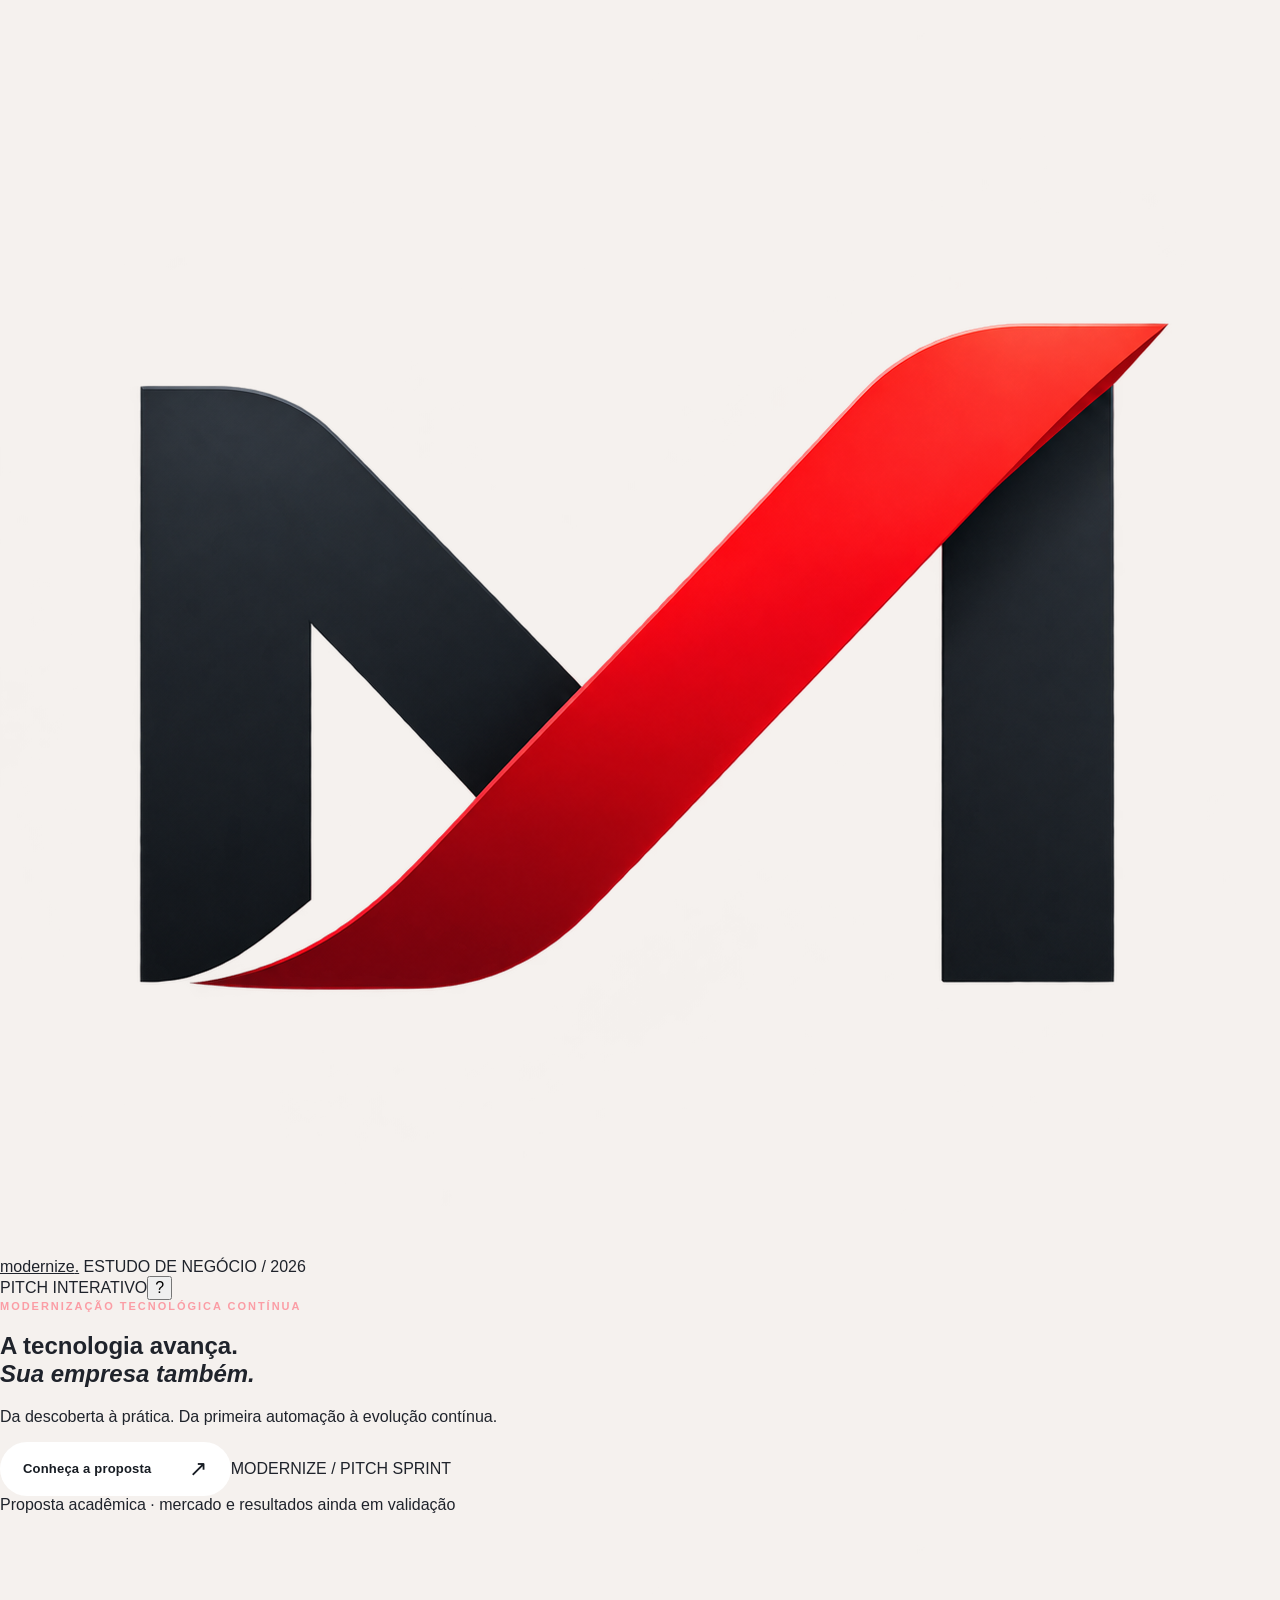
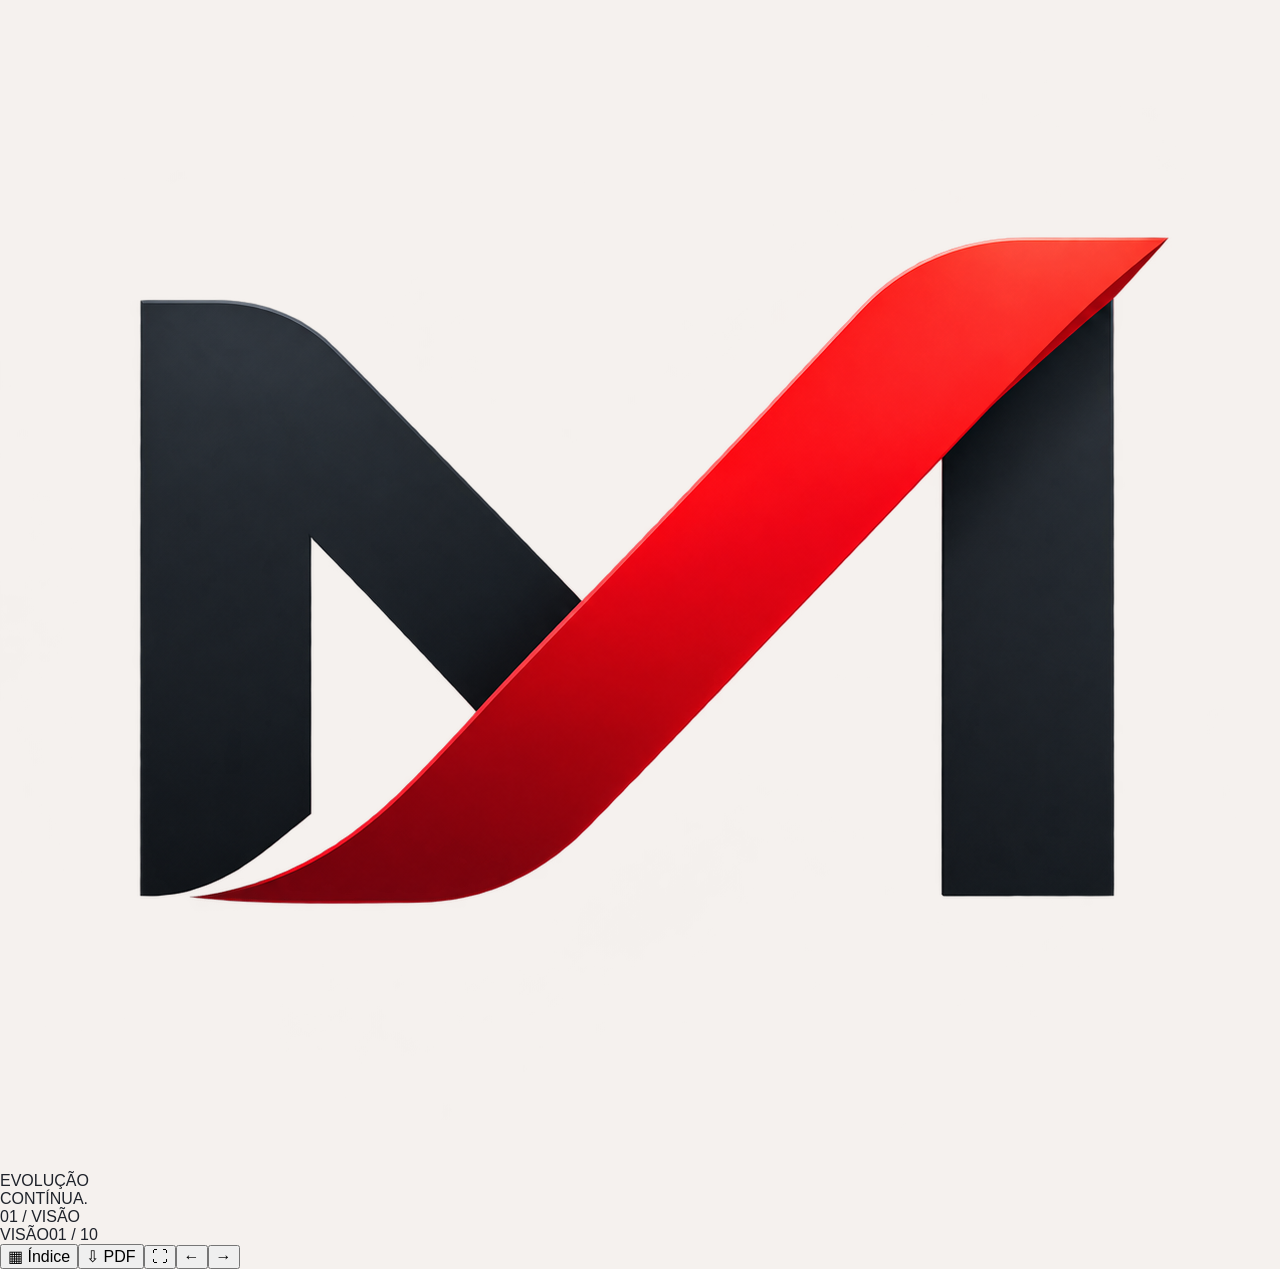
==== index.html @ ad26c22c "feat: cria deck de 10 slides e shell interativo da Modernize" ====
<!doctype html><html lang="pt-BR"><head><meta charset="utf-8"><meta name="viewport" content="width=device-width,initial-scale=1"><meta http-equiv="refresh" content="0;url=slides.html"><title>Modernize — Pitch</title><style>body{font-family:system-ui;background:#171c23;color:#fff;display:grid;place-items:center;height:100vh;margin:0}a{color:#ff8997}</style></head><body><p>Carregando apresentação Modernize... <a href="slides.html">Abrir slides →</a></p><script>location.replace('slides.html'+location.search+location.hash)</script></body></html>
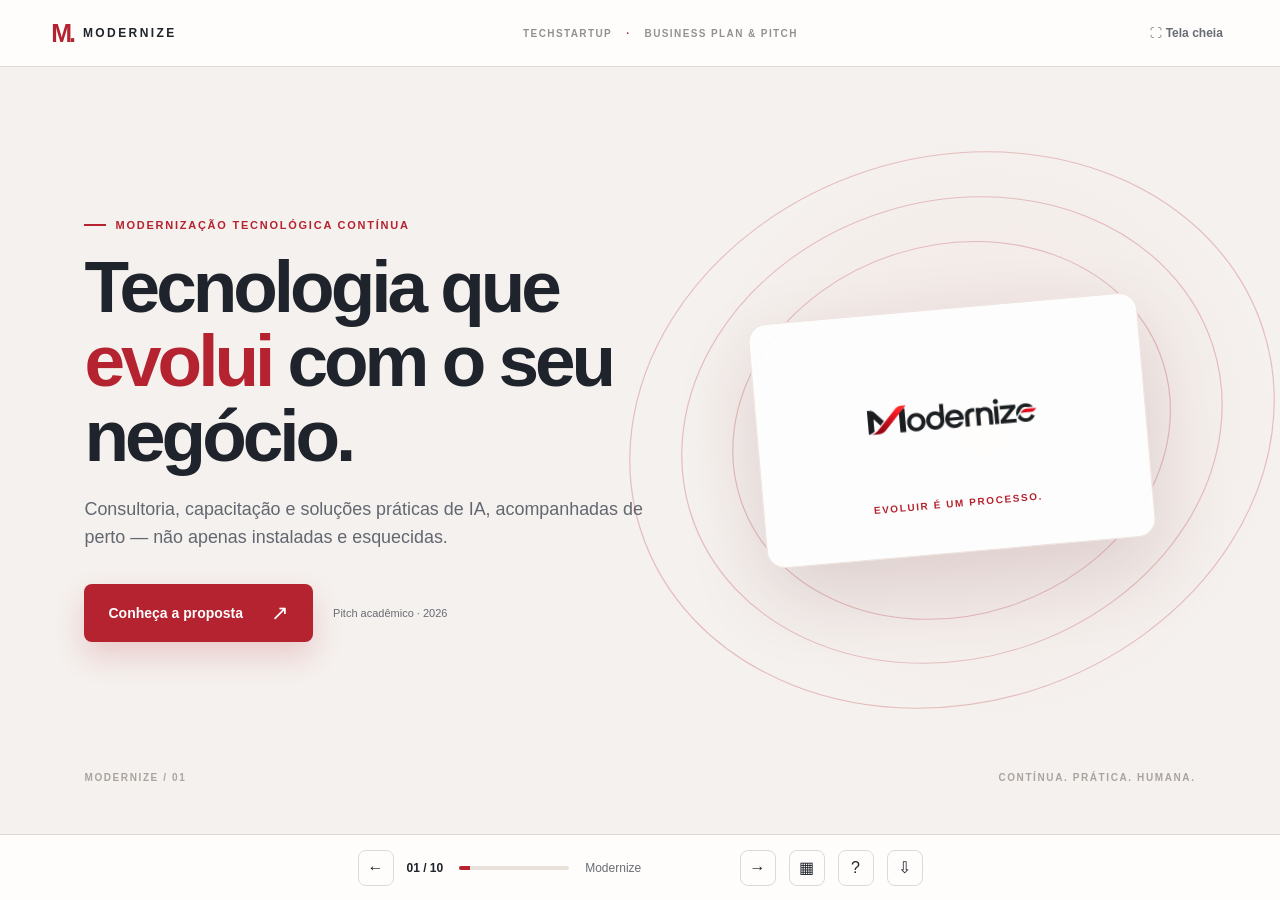
==== commit 50bf1bf4: "feat: implementa pitch interativo de 10 slides e MVP documental sintético" ====
--- a/index.html
+++ b/index.html
@@ -1 +1 @@
-<!doctype html><html lang="pt-BR"><head><meta charset="utf-8"><meta name="viewport" content="width=device-width,initial-scale=1"><meta http-equiv="refresh" content="0;url=slides.html"><title>Modernize — Pitch</title><style>body{font-family:system-ui;background:#171c23;color:#fff;display:grid;place-items:center;height:100vh;margin:0}a{color:#ff8997}</style></head><body><p>Carregando apresentação Modernize... <a href="slides.html">Abrir slides →</a></p><script>location.replace('slides.html'+location.search+location.hash)</script></body></html>+<!doctype html><html lang="pt-BR"><head><meta charset="utf-8"><meta name="viewport" content="width=device-width,initial-scale=1"><meta http-equiv="refresh" content="0; url=slides.html"><title>Modernize — Pitch</title></head><body><p><a href="slides.html">Abrir apresentação Modernize →</a></p></body></html>
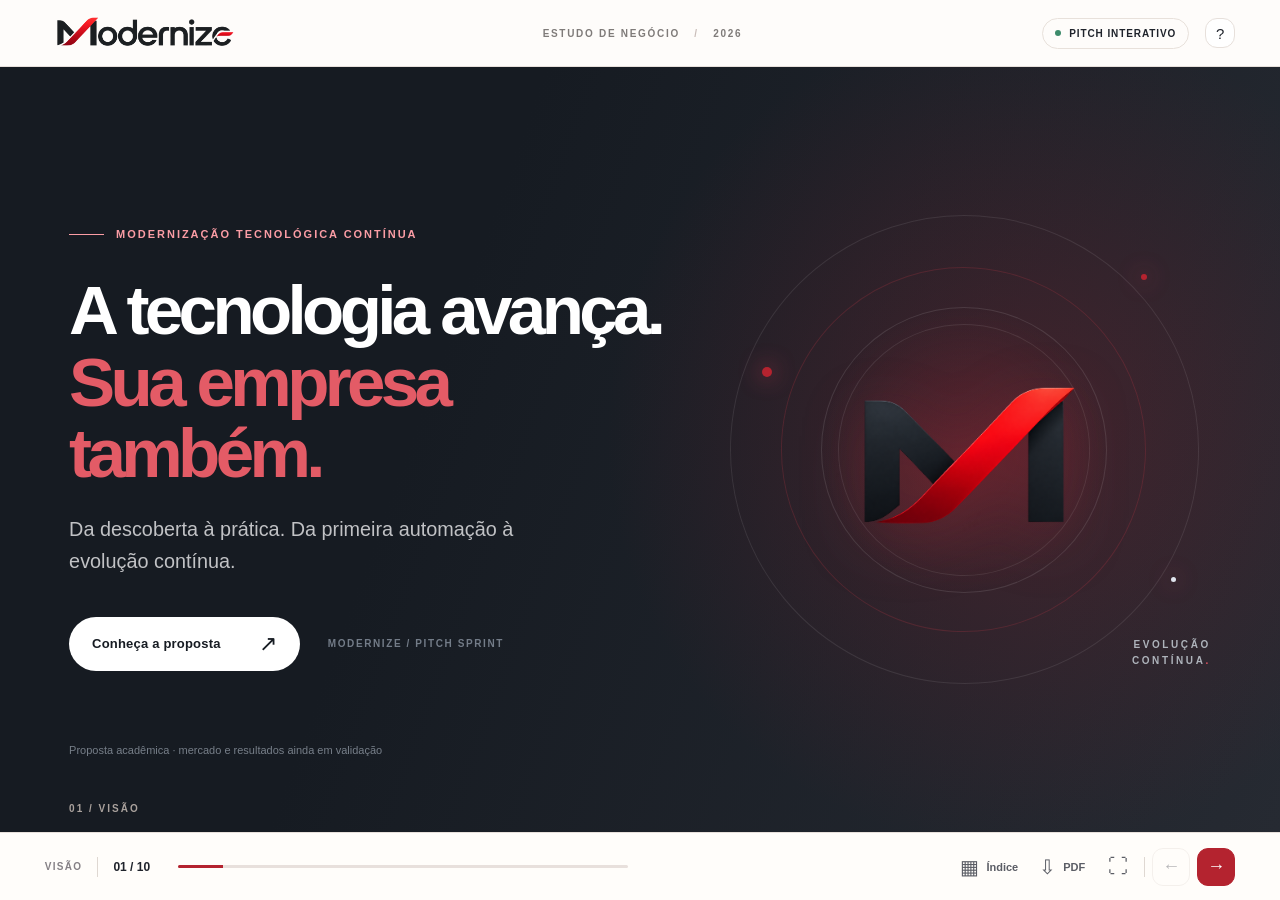
==== commit c2841dff: "feat: refina slides e demo Modernize, adiciona QA e fluxo de deploy Pages" ====
--- a/index.html
+++ b/index.html
@@ -1 +1 @@
-<!doctype html><html lang="pt-BR"><head><meta charset="utf-8"><meta name="viewport" content="width=device-width,initial-scale=1"><meta http-equiv="refresh" content="0; url=slides.html"><title>Modernize — Pitch</title></head><body><p><a href="slides.html">Abrir apresentação Modernize →</a></p></body></html>+<!doctype html><html lang="pt-BR"><head><meta charset="utf-8"><meta name="viewport" content="width=device-width,initial-scale=1"><meta http-equiv="refresh" content="0;url=slides.html"><title>Modernize — Pitch</title><style>body{font-family:system-ui;background:#171c23;color:#fff;display:grid;place-items:center;height:100vh;margin:0}a{color:#ff8997}</style></head><body><p>Carregando apresentação Modernize... <a href="slides.html">Abrir slides →</a></p><script>location.replace('slides.html'+location.search+location.hash)</script></body></html>
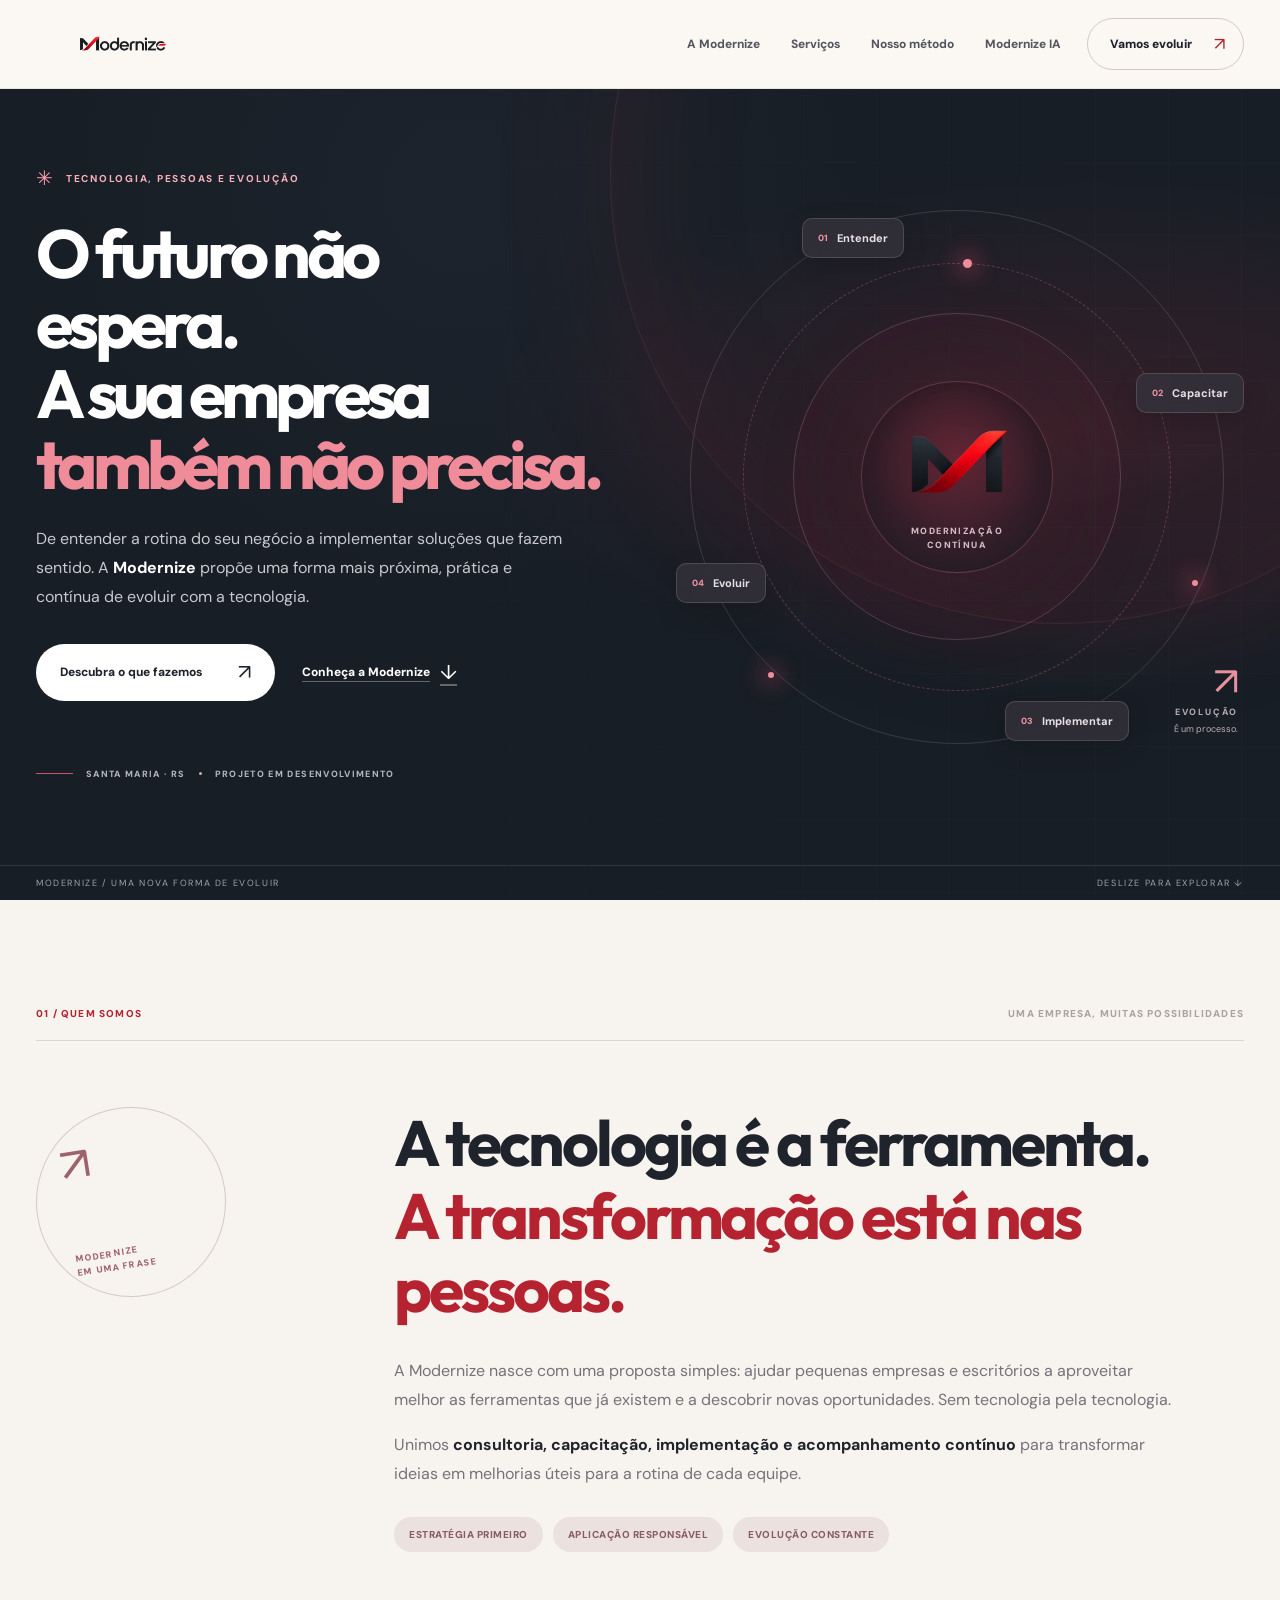
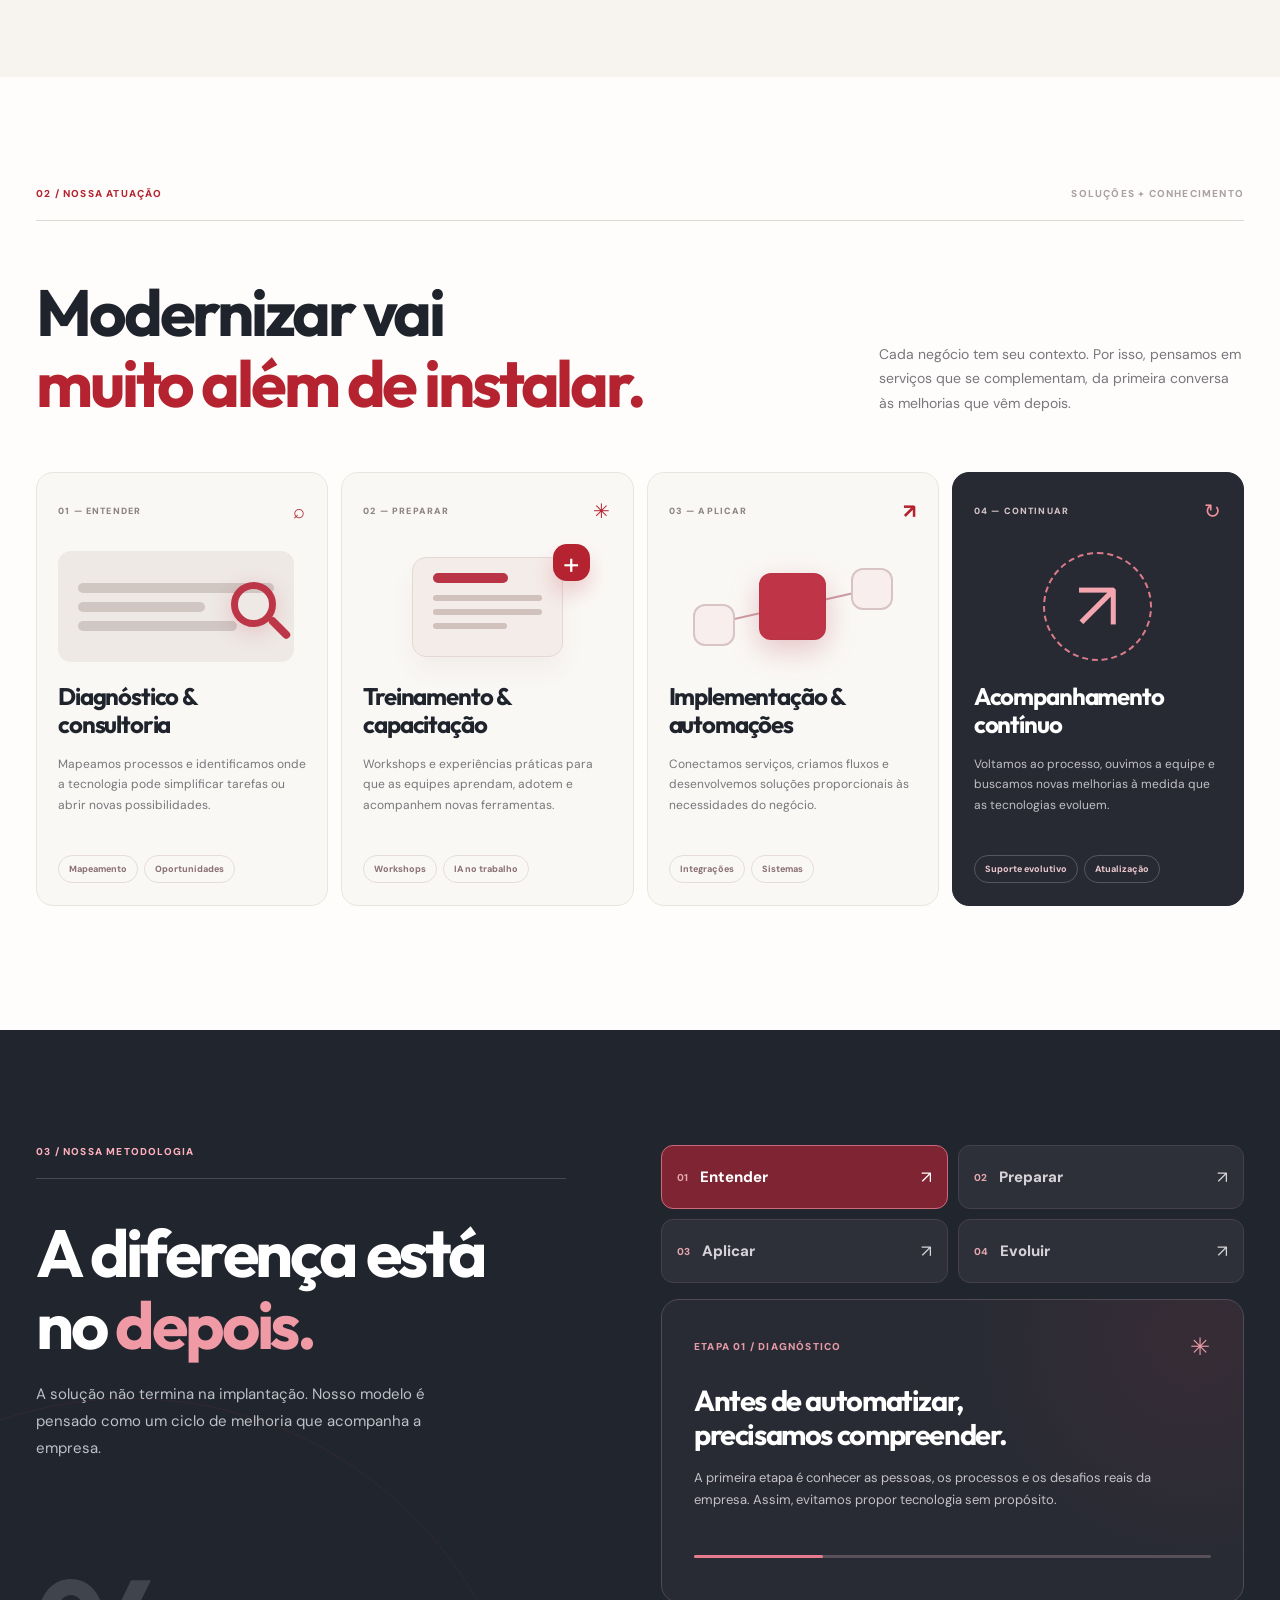
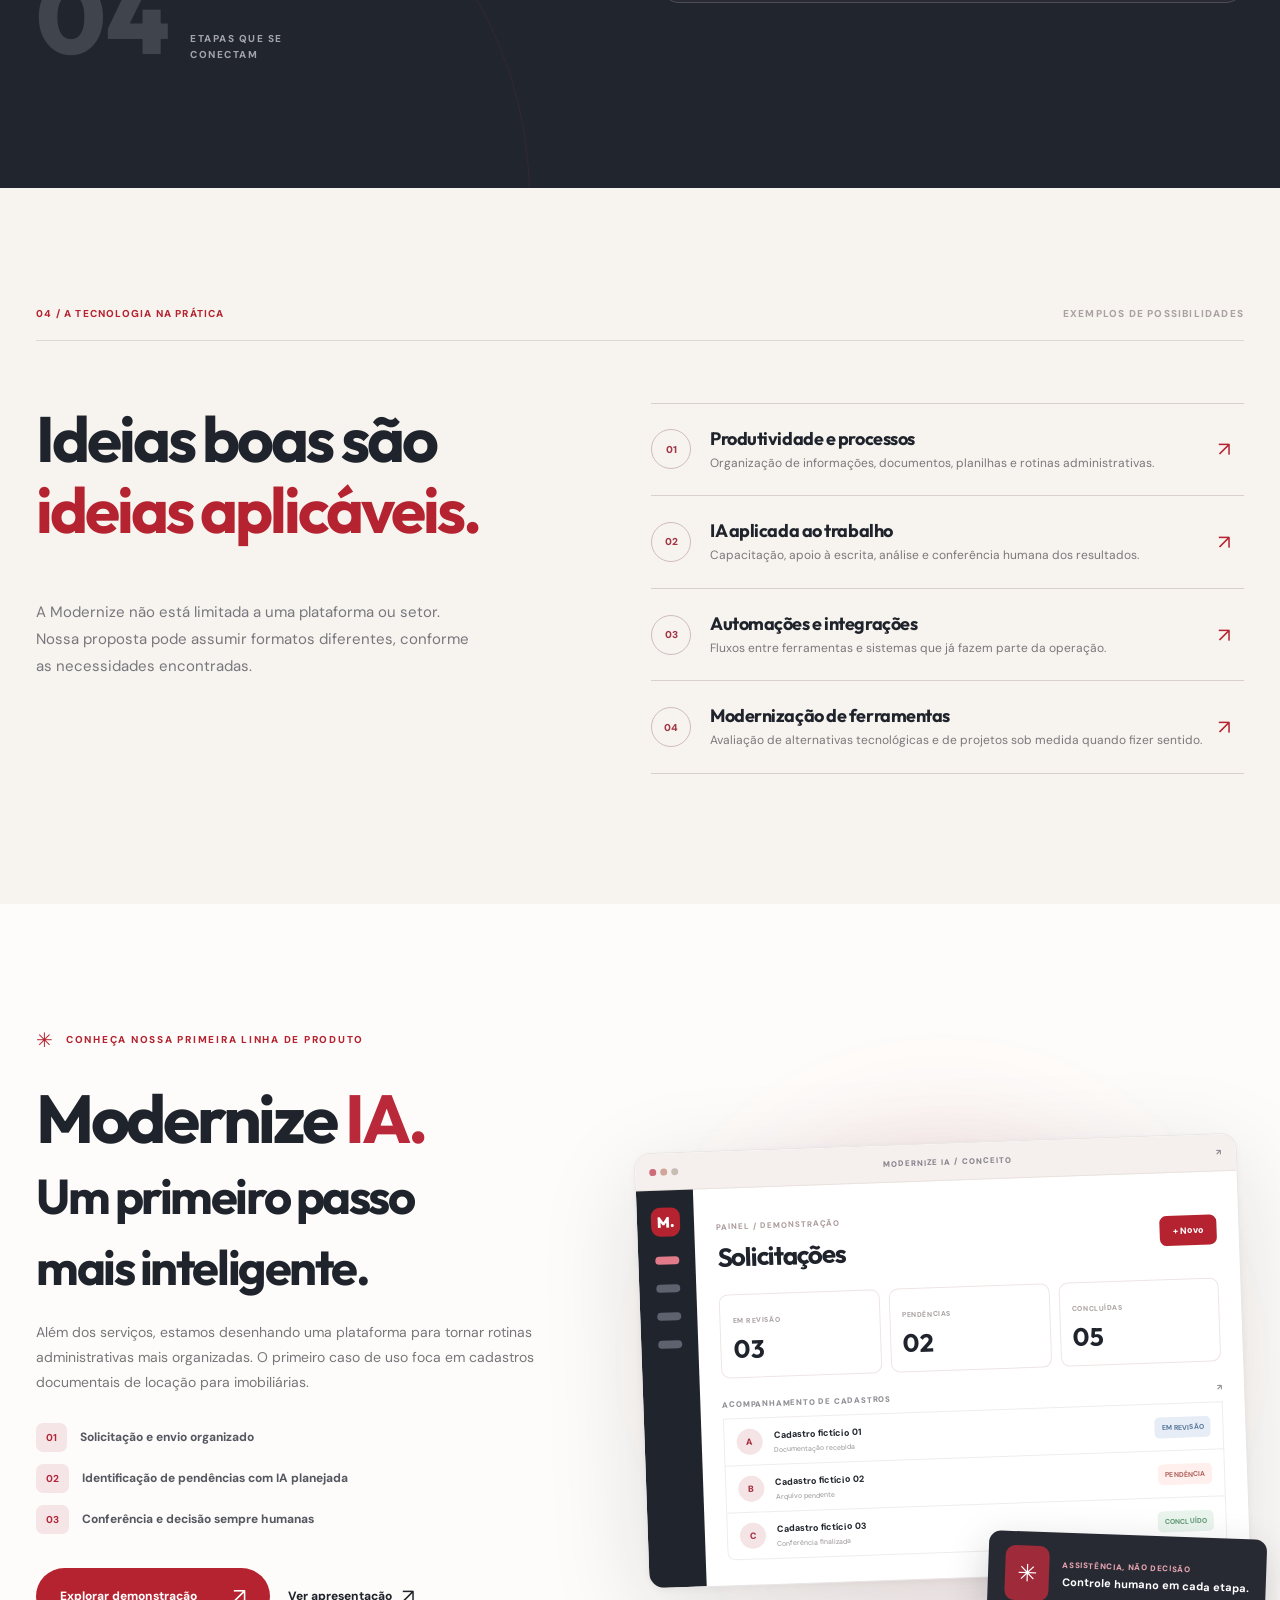
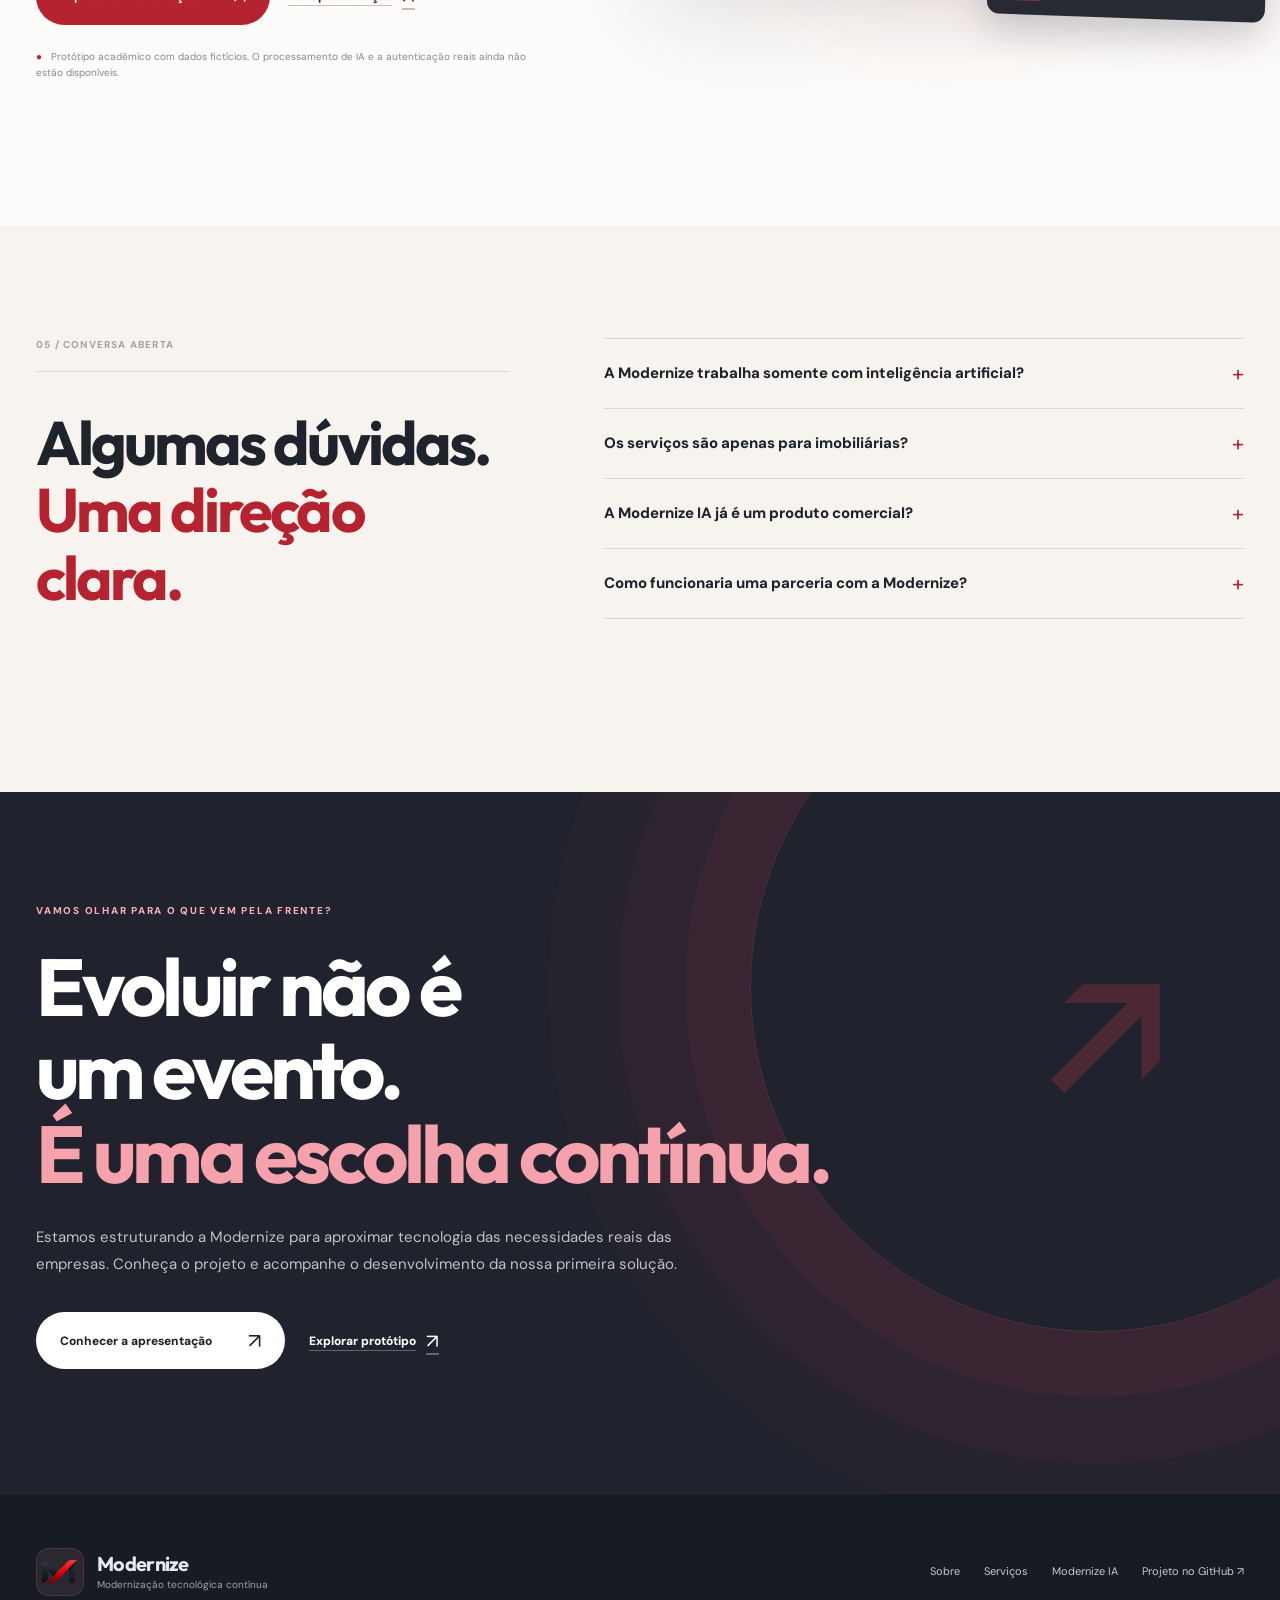
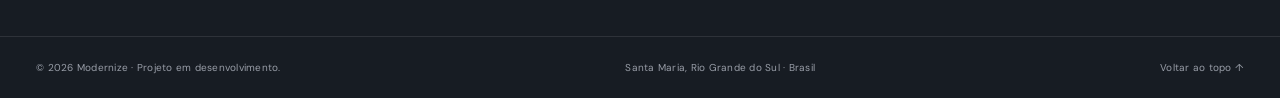
==== commit b58e26ce: "feat: define landing institucional como homepage oficial e mantém slides e demo em rotas próprias" ====
--- a/index.html
+++ b/index.html
@@ -1 +1,234 @@
-<!doctype html><html lang="pt-BR"><head><meta charset="utf-8"><meta name="viewport" content="width=device-width,initial-scale=1"><meta http-equiv="refresh" content="0;url=slides.html"><title>Modernize — Pitch</title><style>body{font-family:system-ui;background:#171c23;color:#fff;display:grid;place-items:center;height:100vh;margin:0}a{color:#ff8997}</style></head><body><p>Carregando apresentação Modernize... <a href="slides.html">Abrir slides →</a></p><script>location.replace('slides.html'+location.search+location.hash)</script></body></html>
+<!doctype html>
+<!-- HOME MODERNIZE: gerado por node landing/sync-home.mjs a partir de landing/index.html. -->
+<html lang="pt-BR">
+<head>
+  <meta charset="UTF-8">
+  <meta name="viewport" content="width=device-width, initial-scale=1, viewport-fit=cover">
+  <meta name="theme-color" content="#f6f2ee">
+  <meta name="description" content="Modernize: consultoria, capacitação, automações, sistemas e acompanhamento tecnológico contínuo para empresas. A tecnologia muda. A Modernize acompanha.">
+  <meta property="og:type" content="website">
+  <meta property="og:title" content="Modernize — Tecnologia para continuar evoluindo">
+  <meta property="og:description" content="Do diagnóstico à implementação. Da capacitação ao acompanhamento contínuo. Modernização tecnológica pensada para a rotina do seu negócio.">
+  <meta property="og:locale" content="pt_BR">
+  <meta name="color-scheme" content="light">
+  <title>Modernize — Modernização tecnológica contínua</title>
+  <link rel="icon" type="image/png" href="landing/assets/brand/Glossy%20Red%20and%20Graphite%20M%20Logo.png">
+  <link rel="stylesheet" href="landing/styles.css">
+  <script defer src="landing/main.js"></script>
+</head>
+<body>
+  <a class="skip-link" href="#inicio">Ir para conteúdo</a>
+  <div class="reading-progress" aria-hidden="true"></div>
+
+  <header class="site-header" id="topo">
+    <div class="shell nav-shell">
+      <a href="#inicio" class="nav-brand" aria-label="Modernize, voltar ao início">
+        <img src="landing/assets/brand/Modernize%20logo.png" alt="Modernize" width="173" height="51">
+      </a>
+      <nav class="nav-links" id="primary-navigation" aria-label="Navegação principal">
+        <a href="#sobre">A Modernize</a>
+        <a href="#servicos">Serviços</a>
+        <a href="#metodo">Nosso método</a>
+        <a href="#modernize-ia">Modernize IA</a>
+        <a class="nav-mobile-cta" href="#proximo-passo">Conhecer o projeto <span aria-hidden="true">↗</span></a>
+      </nav>
+      <a class="nav-cta" href="#proximo-passo">Vamos evoluir <span aria-hidden="true">↗</span></a>
+      <button class="menu-toggle" id="menu-toggle" type="button" aria-expanded="false" aria-controls="primary-navigation" aria-label="Abrir menu">
+        <span></span><span></span>
+      </button>
+    </div>
+  </header>
+
+  <main id="inicio">
+    <section class="hero" aria-labelledby="hero-title">
+      <div class="hero-grid" aria-hidden="true"></div>
+      <div class="hero-light" aria-hidden="true"></div>
+      <div class="shell hero-layout">
+        <div class="hero-copy">
+          <div class="overline on-dark"><span class="tiny-star">✳</span> TECNOLOGIA, PESSOAS E EVOLUÇÃO</div>
+          <h1 id="hero-title">O futuro não<br>espera.<br><span>A sua empresa</span><br><em>também não precisa.</em></h1>
+          <p>De entender a rotina do seu negócio a implementar soluções que fazem sentido. A <strong>Modernize</strong> propõe uma forma mais próxima, prática e contínua de evoluir com a tecnologia.</p>
+          <div class="hero-actions">
+            <a class="button button-light" href="#servicos">Descubra o que fazemos <span aria-hidden="true">↗</span></a>
+            <a class="text-link text-link-light" href="#sobre">Conheça a Modernize <span aria-hidden="true">↓</span></a>
+          </div>
+          <div class="hero-bottom"><span class="hero-bottom-line" aria-hidden="true"></span><span>SANTA MARIA · RS</span><span class="dot-separator" aria-hidden="true"></span><span>PROJETO EM DESENVOLVIMENTO</span></div>
+        </div>
+        <div class="hero-visual" aria-label="Diagrama ilustrativo: entender, capacitar, implementar e evoluir continuamente">
+          <div class="orbit orbit-one" aria-hidden="true"></div>
+          <div class="orbit orbit-two" aria-hidden="true"></div>
+          <div class="orbit orbit-three" aria-hidden="true"></div>
+          <span class="orbit-spark spark-one" aria-hidden="true"></span>
+          <span class="orbit-spark spark-two" aria-hidden="true"></span>
+          <span class="orbit-spark spark-three" aria-hidden="true"></span>
+          <span class="orbit-label label-top"><span class="label-index">01</span> Entender</span>
+          <span class="orbit-label label-right"><span class="label-index">02</span> Capacitar</span>
+          <span class="orbit-label label-bottom"><span class="label-index">03</span> Implementar</span>
+          <span class="orbit-label label-left"><span class="label-index">04</span> Evoluir</span>
+          <div class="orbit-core">
+            <img src="landing/assets/brand/Glossy%20Red%20and%20Graphite%20M%20Logo.png" width="156" height="156" alt="">
+            <span>MODERNIZAÇÃO<br>CONTÍNUA</span>
+          </div>
+          <div class="orbit-corner" aria-hidden="true"><span>↗</span><b>EVOLUÇÃO</b><small>É um processo.</small></div>
+        </div>
+      </div>
+      <div class="hero-tail" aria-hidden="true"><span>MODERNIZE / UMA NOVA FORMA DE EVOLUIR</span><span>DESLIZE PARA EXPLORAR ↓</span></div>
+    </section>
+
+    <section class="statement-section" id="sobre" aria-labelledby="statement-title">
+      <div class="shell">
+        <div class="section-meta"><span>01 / QUEM SOMOS</span><span>UMA EMPRESA, MUITAS POSSIBILIDADES</span></div>
+        <div class="statement-layout">
+          <div class="statement-stamp"><span class="stamp-arrow">↗</span><span>MODERNIZE<br>EM UMA FRASE</span></div>
+          <div class="statement-copy reveal">
+            <h2 id="statement-title">A tecnologia é a ferramenta.<br><em>A transformação está nas pessoas.</em></h2>
+            <p>A Modernize nasce com uma proposta simples: ajudar pequenas empresas e escritórios a aproveitar melhor as ferramentas que já existem e a descobrir novas oportunidades. Sem tecnologia pela tecnologia.</p>
+            <p>Unimos <strong>consultoria, capacitação, implementação e acompanhamento contínuo</strong> para transformar ideias em melhorias úteis para a rotina de cada equipe.</p>
+            <div class="statement-pills"><span>Estratégia primeiro</span><span>Aplicação responsável</span><span>Evolução constante</span></div>
+          </div>
+        </div>
+      </div>
+    </section>
+
+    <section class="services-section" id="servicos" aria-labelledby="services-title">
+      <div class="shell">
+        <div class="section-meta"><span>02 / NOSSA ATUAÇÃO</span><span>SOLUÇÕES + CONHECIMENTO</span></div>
+        <div class="section-title-row reveal">
+          <h2 id="services-title">Modernizar vai<br><em>muito além de instalar.</em></h2>
+          <p>Cada negócio tem seu contexto. Por isso, pensamos em serviços que se complementam, da primeira conversa às melhorias que vêm depois.</p>
+        </div>
+        <div class="services-grid">
+          <article class="service-card reveal">
+            <div class="service-card-top"><span>01 — ENTENDER</span><span class="card-icon" aria-hidden="true">⌕</span></div>
+            <div class="service-illustration illus-diagnostic" aria-hidden="true"><span></span><span></span><span></span><i class="inspection-point"></i></div>
+            <h3>Diagnóstico &amp;<br>consultoria</h3>
+            <p>Mapeamos processos e identificamos onde a tecnologia pode simplificar tarefas ou abrir novas possibilidades.</p>
+            <div class="service-tags"><span>Mapeamento</span><span>Oportunidades</span></div>
+          </article>
+          <article class="service-card reveal">
+            <div class="service-card-top"><span>02 — PREPARAR</span><span class="card-icon" aria-hidden="true">✳</span></div>
+            <div class="service-illustration illus-training" aria-hidden="true"><span class="training-screen"><b></b><i></i><i></i><i></i></span><span class="training-spark">+</span></div>
+            <h3>Treinamento &amp;<br>capacitação</h3>
+            <p>Workshops e experiências práticas para que as equipes aprendam, adotem e acompanhem novas ferramentas.</p>
+            <div class="service-tags"><span>Workshops</span><span>IA no trabalho</span></div>
+          </article>
+          <article class="service-card reveal">
+            <div class="service-card-top"><span>03 — APLICAR</span><span class="card-icon" aria-hidden="true">↗</span></div>
+            <div class="service-illustration illus-implementation" aria-hidden="true"><span class="node-main"></span><span class="node-left"></span><span class="node-right"></span><i class="node-line line-a"></i><i class="node-line line-b"></i></div>
+            <h3>Implementação &amp;<br>automações</h3>
+            <p>Conectamos serviços, criamos fluxos e desenvolvemos soluções proporcionais às necessidades do negócio.</p>
+            <div class="service-tags"><span>Integrações</span><span>Sistemas</span></div>
+          </article>
+          <article class="service-card service-card-accent reveal">
+            <div class="service-card-top"><span>04 — CONTINUAR</span><span class="card-icon" aria-hidden="true">↻</span></div>
+            <div class="service-illustration illus-evolution" aria-hidden="true"><span class="evolution-ring"><b>↗</b></span></div>
+            <h3>Acompanhamento<br>contínuo</h3>
+            <p>Voltamos ao processo, ouvimos a equipe e buscamos novas melhorias à medida que as tecnologias evoluem.</p>
+            <div class="service-tags"><span>Suporte evolutivo</span><span>Atualização</span></div>
+          </article>
+        </div>
+      </div>
+    </section>
+
+    <section class="process-section" id="metodo" aria-labelledby="process-title">
+      <div class="shell process-layout">
+        <div class="process-intro reveal">
+          <div class="section-meta meta-on-dark"><span>03 / NOSSA METODOLOGIA</span></div>
+          <h2 id="process-title">A diferença está<br>no <em>depois.</em></h2>
+          <p>A solução não termina na implantação. Nosso modelo é pensado como um ciclo de melhoria que acompanha a empresa.</p>
+          <div class="method-index"><b>04</b><span>ETAPAS QUE SE<br>CONECTAM</span></div>
+        </div>
+        <div class="process-content reveal">
+          <div class="method-tabs" role="tablist" aria-label="Etapas do nosso método">
+            <button class="method-tab is-active" type="button" role="tab" id="method-tab-1" aria-selected="true" aria-controls="method-panel" data-stage="0"><span>01</span> Entender <span class="method-symbol" aria-hidden="true">↗</span></button>
+            <button class="method-tab" type="button" role="tab" id="method-tab-2" aria-selected="false" aria-controls="method-panel" data-stage="1" tabindex="-1"><span>02</span> Preparar <span class="method-symbol" aria-hidden="true">↗</span></button>
+            <button class="method-tab" type="button" role="tab" id="method-tab-3" aria-selected="false" aria-controls="method-panel" data-stage="2" tabindex="-1"><span>03</span> Aplicar <span class="method-symbol" aria-hidden="true">↗</span></button>
+            <button class="method-tab" type="button" role="tab" id="method-tab-4" aria-selected="false" aria-controls="method-panel" data-stage="3" tabindex="-1"><span>04</span> Evoluir <span class="method-symbol" aria-hidden="true">↗</span></button>
+          </div>
+          <div class="method-panel" id="method-panel" role="tabpanel" aria-labelledby="method-tab-1" tabindex="0">
+            <div class="method-panel-head"><span id="method-panel-label">ETAPA 01 / DIAGNÓSTICO</span><span aria-hidden="true">✳</span></div>
+            <h3 id="method-panel-title">Antes de automatizar,<br>precisamos compreender.</h3>
+            <p id="method-panel-text">A primeira etapa é conhecer as pessoas, os processos e os desafios reais da empresa. Assim, evitamos propor tecnologia sem propósito.</p>
+            <div class="method-progress" aria-label="Primeira etapa de quatro"><i class="method-progress-fill" id="method-progress-fill"></i></div>
+          </div>
+        </div>
+      </div>
+    </section>
+
+    <section class="applications-section" aria-labelledby="apps-title">
+      <div class="shell">
+        <div class="section-meta"><span>04 / A TECNOLOGIA NA PRÁTICA</span><span>EXEMPLOS DE POSSIBILIDADES</span></div>
+        <div class="applications-layout">
+          <div class="applications-intro reveal">
+            <h2 id="apps-title">Ideias boas são<br><em>ideias aplicáveis.</em></h2>
+            <p>A Modernize não está limitada a uma plataforma ou setor. Nossa proposta pode assumir formatos diferentes, conforme as necessidades encontradas.</p>
+          </div>
+          <div class="application-list reveal">
+            <div class="application-row"><span class="application-icon">01</span><div><h3>Produtividade e processos</h3><p>Organização de informações, documentos, planilhas e rotinas administrativas.</p></div><span aria-hidden="true">↗</span></div>
+            <div class="application-row"><span class="application-icon">02</span><div><h3>IA aplicada ao trabalho</h3><p>Capacitação, apoio à escrita, análise e conferência humana dos resultados.</p></div><span aria-hidden="true">↗</span></div>
+            <div class="application-row"><span class="application-icon">03</span><div><h3>Automações e integrações</h3><p>Fluxos entre ferramentas e sistemas que já fazem parte da operação.</p></div><span aria-hidden="true">↗</span></div>
+            <div class="application-row"><span class="application-icon">04</span><div><h3>Modernização de ferramentas</h3><p>Avaliação de alternativas tecnológicas e de projetos sob medida quando fizer sentido.</p></div><span aria-hidden="true">↗</span></div>
+          </div>
+        </div>
+      </div>
+    </section>
+
+    <section class="product-section" id="modernize-ia" aria-labelledby="product-title">
+      <div class="shell product-shell">
+        <div class="product-copy reveal">
+          <div class="overline"><span class="red-star">✳</span> CONHEÇA NOSSA PRIMEIRA LINHA DE PRODUTO</div>
+          <h2 id="product-title">Modernize <em>IA.</em><br><span>Um primeiro passo<br>mais inteligente.</span></h2>
+          <p>Além dos serviços, estamos desenhando uma plataforma para tornar rotinas administrativas mais organizadas. O primeiro caso de uso foca em cadastros documentais de locação para imobiliárias.</p>
+          <div class="product-benefits"><span><b>01</b> Solicitação e envio organizado</span><span><b>02</b> Identificação de pendências com IA planejada</span><span><b>03</b> Conferência e decisão sempre humanas</span></div>
+          <div class="product-actions"><a class="button button-red" href="demo.html" target="_blank" rel="noopener noreferrer">Explorar demonstração <span aria-hidden="true">↗</span></a><a class="text-link" href="slides.html" target="_blank" rel="noopener noreferrer">Ver apresentação <span aria-hidden="true">↗</span></a></div>
+          <p class="product-caveat"><span aria-hidden="true">●</span> Protótipo acadêmico com dados fictícios. O processamento de IA e a autenticação reais ainda não estão disponíveis.</p>
+        </div>
+        <div class="product-art reveal" aria-label="Prévia ilustrativa de painel de controle de solicitações da Modernize IA">
+          <div class="product-window">
+            <div class="window-bar"><div><i></i><i></i><i></i></div><span>MODERNIZE IA / CONCEITO</span><span>↗</span></div>
+            <div class="window-content">
+              <div class="mock-side"><div class="mock-logo">M.</div><span class="mock-nav-active"></span><span></span><span></span><span></span></div>
+              <div class="mock-main">
+                <div class="mock-header"><div><small>PAINEL / DEMONSTRAÇÃO</small><h3>Solicitações</h3></div><span class="mock-new">+ Novo</span></div>
+                <div class="mock-stats"><div><small>EM REVISÃO</small><strong>03</strong></div><div><small>PENDÊNCIAS</small><strong>02</strong></div><div><small>CONCLUÍDAS</small><strong>05</strong></div></div>
+                <div class="mock-table-title">ACOMPANHAMENTO DE CADASTROS <span>↗</span></div>
+                <div class="mock-table-row"><span class="mock-avatar">A</span><span>Cadastro fictício 01<small>Documentação recebida</small></span><b class="status-review">EM REVISÃO</b></div>
+                <div class="mock-table-row"><span class="mock-avatar">B</span><span>Cadastro fictício 02<small>Arquivo pendente</small></span><b class="status-pending">PENDÊNCIA</b></div>
+                <div class="mock-table-row"><span class="mock-avatar">C</span><span>Cadastro fictício 03<small>Conferência finalizada</small></span><b class="status-done">CONCLUÍDO</b></div>
+              </div>
+            </div>
+          </div>
+          <div class="product-float"><span>✳</span><div><small>ASSISTÊNCIA, NÃO DECISÃO</small><strong>Controle humano em cada etapa.</strong></div></div>
+        </div>
+      </div>
+    </section>
+
+    <section class="faq-section" aria-labelledby="faq-title">
+      <div class="shell faq-layout">
+        <div class="reveal">
+          <div class="section-meta"><span>05 / CONVERSA ABERTA</span></div>
+          <h2 id="faq-title">Algumas dúvidas.<br><em>Uma direção clara.</em></h2>
+        </div>
+        <div class="faq-list reveal">
+          <details><summary>A Modernize trabalha somente com inteligência artificial?<span aria-hidden="true">+</span></summary><p>Não. Inteligência artificial é uma das tecnologias que podemos aplicar. O foco da Modernize é entender processos e combinar capacitação, sistemas, integrações e melhorias adequadas a cada empresa.</p></details>
+          <details><summary>Os serviços são apenas para imobiliárias?<span aria-hidden="true">+</span></summary><p>Não. Nossa proposta é atender empresas e escritórios de diferentes setores. Imobiliárias são o primeiro segmento escolhido para desenvolver e validar uma oferta específica.</p></details>
+          <details><summary>A Modernize IA já é um produto comercial?<span aria-hidden="true">+</span></summary><p>Ainda não. Atualmente temos uma demonstração acadêmica funcional com dados sintéticos. Integrações reais, armazenamento seguro, autenticação e processamento de IA fazem parte das etapas posteriores.</p></details>
+          <details><summary>Como funcionaria uma parceria com a Modernize?<span aria-hidden="true">+</span></summary><p>O modelo proposto começa com diagnóstico, passa por capacitação e implementação, e inclui acompanhamento de resultados. Escopo, investimento e operação dependerão do contexto de cada projeto e ainda serão validados.</p></details>
+        </div>
+      </div>
+    </section>
+
+    <section class="end-section" id="proximo-passo" aria-labelledby="end-title">
+      <div class="shell end-layout">
+        <div class="end-decoration" aria-hidden="true">↗</div>
+        <div class="end-copy reveal"><div class="overline on-dark">VAMOS OLHAR PARA O QUE VEM PELA FRENTE?</div><h2 id="end-title">Evoluir não é<br>um evento.<br><em>É uma escolha contínua.</em></h2><p>Estamos estruturando a Modernize para aproximar tecnologia das necessidades reais das empresas. Conheça o projeto e acompanhe o desenvolvimento da nossa primeira solução.</p><div class="end-actions"><a class="button button-light" href="slides.html" target="_blank" rel="noopener noreferrer">Conhecer a apresentação <span aria-hidden="true">↗</span></a><a class="text-link text-link-light" href="demo.html" target="_blank" rel="noopener noreferrer">Explorar protótipo <span aria-hidden="true">↗</span></a></div></div>
+      </div>
+    </section>
+  </main>
+
+  <footer class="site-footer">
+    <div class="shell footer-content"><div class="footer-brand"><span class="footer-mark"><img src="landing/assets/brand/Glossy%20Red%20and%20Graphite%20M%20Logo.png" alt="" width="43" height="43"></span><div><strong>Modernize</strong><span>Modernização tecnológica contínua</span></div></div><div class="footer-links"><a href="#sobre">Sobre</a><a href="#servicos">Serviços</a><a href="#modernize-ia">Modernize IA</a><a href="https://github.com/EduardoLavall/modernize" target="_blank" rel="noopener noreferrer">Projeto no GitHub ↗</a></div></div>
+    <div class="shell footer-bottom"><span>© <span id="current-year">2026</span> Modernize · Projeto em desenvolvimento.</span><span>Santa Maria, Rio Grande do Sul · Brasil</span><a href="#topo">Voltar ao topo ↑</a></div>
+  </footer>
+</body>
+</html>
--- a/landing/styles.css
+++ b/landing/styles.css
@@ -0,0 +1,19 @@
+@import url('https://fonts.googleapis.com/css2?family=DM+Sans:wght@400;500;600;700;800&family=Outfit:wght@400;500;600;700;800;900&display=swap');
+:root{--ink:#1f232b;--night:#171c23;--night2:#232831;--red:#b4232f;--red2:#d53b4e;--wine:#7e1e29;--soft:#f5f1ee;--paper:#fffcf9;--line:#e4ded8;--stone:#b8b1ac;--muted:#74757a;--blue:#8fa8c1;--w:1216px;--round:22px;color:var(--ink);background:var(--soft);font-family:"DM Sans",Inter,ui-sans-serif,-apple-system,BlinkMacSystemFont,"Segoe UI",sans-serif;font-synthesis:none}
+*,*:before,*:after{box-sizing:border-box}html{scroll-behavior:smooth;scroll-padding-top:95px}body{margin:0;min-width:320px;overflow-x:hidden;-webkit-font-smoothing:antialiased}body.nav-open{overflow:hidden}button,a{ -webkit-tap-highlight-color:transparent}button{font:inherit;cursor:pointer}a{color:inherit;text-decoration:none}button:focus-visible,a:focus-visible,summary:focus-visible{outline:3px solid #e34c61;outline-offset:5px}::selection{background:#b4232f;color:white}.shell{max-width:calc(var(--w) + 2*36px);margin:0 auto;padding-left:36px;padding-right:36px}h1,h2,h3,p{margin-top:0}h1,h2,h3{font-family:Outfit,"DM Sans",sans-serif;letter-spacing:-.048em}h2{font-weight:700}em{font-style:normal;color:var(--red)}.skip-link{position:fixed;top:-120px;left:20px;z-index:9999;padding:13px 20px;background:#fff;color:#111;border-radius:4px}.skip-link:focus{top:20px}.reading-progress{position:fixed;z-index:150;top:0;left:0;width:100%;height:3px;background:var(--red);transform-origin:left;transform:scaleX(0);pointer-events:none}.overline{display:flex;align-items:center;gap:11px;text-transform:uppercase;font-size:10px;font-weight:800;letter-spacing:.175em;color:var(--red)}.overline.on-dark{color:#f6afb8}.red-star{font-size:20px}.tiny-star{font-size:20px;color:#ff9fad}.section-meta{display:flex;justify-content:space-between;align-items:center;gap:20px;padding-bottom:20px;border-bottom:1px solid #ded8d3;text-transform:uppercase;letter-spacing:.12em;color:var(--red);font-size:10px;font-weight:800}.section-meta span:last-child{color:#aaa2a2}.section-meta.meta-on-dark{border-color:#ffffff2b}.section-meta.meta-on-dark span{color:#ffb1bd}
+.button{min-height:57px;padding:0 24px;display:inline-flex;justify-content:space-between;align-items:center;gap:36px;border-radius:100px;font-size:12px;font-weight:800;transition:background .23s ease,color .23s ease,transform .25s ease,box-shadow .25s ease;white-space:nowrap}.button:hover{transform:translateY(-3px);box-shadow:0 12px 40px #0002}.button span{font-size:21px;font-weight:400}.button-light{background:#fff;color:#1d232b}.button-light:hover{background:#f8e9e9}.button-red{background:var(--red);color:#fff}.button-red:hover{background:var(--wine)}.text-link{display:inline-flex;align-items:center;gap:10px;font-size:12px;font-weight:800;text-decoration:underline;text-underline-offset:5px;text-decoration-color:#c9bcb9}.text-link span{font-size:20px;font-weight:400}.text-link-light{color:#fff;text-decoration-color:#66666c}
+.site-header{position:sticky;top:0;z-index:100;background:rgba(251,248,244,.96);border-bottom:1px solid #e9e3dd;backdrop-filter:blur(18px);transition:box-shadow .2s}.site-header.is-scrolled{box-shadow:0 8px 24px #221e2415}.nav-shell{height:88px;display:flex;align-items:center;justify-content:space-between;gap:26px}.nav-brand{display:flex;align-items:center;max-width:183px;flex-shrink:0}.nav-brand img{width:173px;height:auto;max-height:65px;object-fit:contain}.nav-links{display:flex;align-items:center;gap:31px;margin-left:auto}.nav-links>a{font-size:12px;font-weight:750;color:#53565d;white-space:nowrap;transition:color .2s}.nav-links>a:hover{color:var(--red)}.nav-cta{display:flex;align-items:center;gap:22px;border:1px solid #d2c8c5;border-radius:999px;padding:13px 18px 13px 22px;font-size:12px;font-weight:850;white-space:nowrap}.nav-cta span{font-size:18px;color:var(--red);font-weight:400}.nav-cta:hover{border-color:var(--red);color:var(--red)}.nav-mobile-cta,.menu-toggle{display:none!important}
+.hero{background:#181e26;color:#fff;position:relative;overflow:hidden;isolation:isolate;min-height:682px}.hero:before{content:"";position:absolute;inset:0;background:radial-gradient(ellipse at 85% 42%,#8b253441,transparent 39%),radial-gradient(circle at 36% 13%,#515e7015,transparent 39%);z-index:-1}.hero-grid{position:absolute;inset:0;background-image:linear-gradient(#ffffff08 1px,transparent 1px),linear-gradient(90deg,#ffffff08 1px,transparent 1px);background-size:73px 73px;mask-image:linear-gradient(90deg,transparent 10%,black 100%);opacity:.52;z-index:-1}.hero-light{position:absolute;right:-18%;top:-45%;width:900px;height:900px;border-radius:50%;border:1px solid #f56c7c24;box-shadow:inset 0 0 130px #8c26352b,0 0 130px #6822312a;pointer-events:none}.hero-layout{display:grid;grid-template-columns:1.04fr .96fr;align-items:center;min-height:646px;position:relative;gap:12px}.hero-copy{padding:76px 0 85px;position:relative;z-index:2}.hero h1{font-size:clamp(55px,5.3vw,83px);line-height:1.035;letter-spacing:-.07em;font-weight:700;margin:27px 0 25px}.hero h1 span{color:#fff}.hero h1 em{color:#f08c9a}.hero-copy>p{max-width:540px;color:#c6c9cf;font-size:16px;line-height:1.83;margin-bottom:32px}.hero-copy>p strong{color:#fff}.hero-actions{display:flex;align-items:center;gap:27px;flex-wrap:wrap}.hero-bottom{margin-top:67px;display:flex;align-items:center;gap:13px;color:#b1b6c0;font-size:9px;letter-spacing:.15em;font-weight:800}.hero-bottom-line{width:37px;height:1px;background:#d05265}.dot-separator{width:3px;height:3px;background:#d6a9ae;border-radius:50%}.hero-visual{height:574px;width:100%;position:relative;display:grid;place-items:center;perspective:1000px}.orbit{position:absolute;border-radius:50%;border:1px solid #b9687866;aspect-ratio:1}.orbit-one{width:76%;max-width:428px;border-style:dashed;animation:orbitSpin 65s linear infinite}.orbit-two{width:57%;max-width:328px;border-color:#f6b5bf38;box-shadow:inset 0 0 70px #992c3c1a}.orbit-three{width:93%;max-width:539px;border-color:#fff2;animation:orbitSpin 110s linear infinite reverse}.orbit-core{position:relative;z-index:2;width:192px;height:192px;border-radius:50%;display:flex;flex-direction:column;align-items:center;justify-content:center;gap:7px;background:radial-gradient(circle at 50% 40%,#632534 0%,#361f2a 56%,#24232b 100%);border:1px solid #c76f7c4d;box-shadow:0 0 110px #b82f4333,inset 0 0 40px #0004}.orbit-core img{height:116px;width:116px;object-fit:contain;border-radius:20px}.orbit-core>span{text-align:center;color:#d2bbc2;font-size:9px;letter-spacing:.16em;font-weight:850;line-height:1.6}.orbit-spark{position:absolute;width:9px;height:9px;border-radius:50%;background:#ed8d9b;box-shadow:0 0 22px 6px #e04d6a70}.spark-one{top:12%;left:51%}.spark-two{top:68%;right:8%;height:6px;width:6px}.spark-three{bottom:15%;left:17%;width:6px;height:6px}.orbit-label{position:absolute;z-index:4;color:#e6e0e5;padding:12px 15px;display:flex;align-items:center;gap:9px;border:1px solid #ffffff24;background:#34323bce;backdrop-filter:blur(10px);border-radius:10px;font-size:11px;font-weight:750;box-shadow:0 8px 26px #0002}.orbit-label .label-index{font-size:9px;color:#ec93a0;font-weight:850}.label-top{top:5%;left:23%}.label-right{top:32%;right:0}.label-bottom{bottom:4%;right:20%}.label-left{left:1%;bottom:28%}.orbit-corner{position:absolute;right:1%;bottom:5%;display:flex;flex-direction:column;align-items:end;gap:5px;color:#bbadb7}.orbit-corner span{font-size:40px;line-height:1;color:#e8909f}.orbit-corner b{font-size:9px;letter-spacing:.2em}.orbit-corner small{font-size:9px}.hero-tail{height:35px;display:flex;align-items:center;justify-content:space-between;padding:0 max(36px,calc((100vw - var(--w))/2));font-size:9px;letter-spacing:.18em;color:#9ea3ab;border-top:1px solid #ffffff1a}
+.statement-section{padding:107px 0 125px;background:#f7f3ef}.statement-layout{display:grid;grid-template-columns:28% 72%;padding-top:66px;gap:20px}.statement-stamp{display:flex;flex-direction:column;justify-content:space-between;align-self:start;width:190px;height:190px;border:1px solid #d7c8c7;border-radius:50%;padding:25px 30px;color:#9e626b;transform:rotate(-9deg)}.stamp-arrow{font-size:48px;line-height:1}.statement-stamp span:last-child{font-size:9px;line-height:1.5;letter-spacing:.14em;font-weight:800}.statement-copy h2{font-size:clamp(40px,5.0vw,70px);line-height:1.14;margin:0 0 32px}.statement-copy p{font-size:16px;line-height:1.8;color:#75737a;max-width:780px}.statement-copy p strong{color:var(--ink)}.statement-pills{display:flex;gap:10px;flex-wrap:wrap;margin-top:28px}.statement-pills span{font-size:10px;letter-spacing:.05em;text-transform:uppercase;font-weight:800;color:#895b62;background:#ebe2df;padding:11px 15px;border-radius:50px}
+.services-section{padding:110px 0 124px;background:#fffdfb}.section-title-row{display:flex;justify-content:space-between;align-items:end;gap:42px;margin:56px 0 52px}.section-title-row h2{font-size:clamp(43px,5.1vw,70px);line-height:1.1;margin:0}.section-title-row>p{max-width:365px;line-height:1.75;color:#77777c;font-size:14px;margin-bottom:5px}.services-grid{display:grid;grid-template-columns:repeat(4,1fr);gap:13px}.service-card{border:1px solid #ebe5df;border-radius:17px;padding:25px 21px 22px;min-height:434px;display:flex;flex-direction:column;background:#faf8f5;overflow:hidden;transition:transform .28s,box-shadow .28s,border .28s}.service-card:hover{transform:translateY(-7px);box-shadow:0 22px 55px #1f232b10;border-color:#d7b7b9}.service-card-top{display:flex;justify-content:space-between;align-items:center;color:#8e8285;font-size:9px;font-weight:850;letter-spacing:.13em}.card-icon{font-size:20px;color:var(--red)}.service-illustration{position:relative;height:111px;min-height:111px;margin:27px 0 21px}.service-card h3{font-size:24px;font-weight:700;line-height:1.16;margin-bottom:15px}.service-card p{font-size:12px;line-height:1.7;color:#77767a;margin-bottom:22px}.service-tags{margin-top:auto;display:flex;gap:6px;flex-wrap:wrap}.service-tags span{font-size:9px;border:1px solid #e6ddda;padding:7px 10px;border-radius:999px;font-weight:800;color:#8b7177}.service-card-accent{background:#272a33;border-color:#272a33;color:#fff}.service-card-accent p{color:#c3c0c6}.service-card-accent .service-card-top{color:#d3c1c6}.service-card-accent .card-icon{color:#f0909c}.service-card-accent .service-tags span{border-color:#ffffff35;color:#e9c6cc}.illus-diagnostic{width:95%;height:106px;display:flex;flex-direction:column;justify-content:center;gap:9px;padding:20px;background:#eee9e5;border-radius:13px}.illus-diagnostic span{height:10px;border-radius:20px;background:#d0c7c3}.illus-diagnostic span:nth-child(2){width:65%}.illus-diagnostic span:nth-child(3){width:81%}.inspection-point{position:absolute;right:18px;top:31px;width:45px;height:45px;border:7px solid #bc3647;border-radius:50%;box-shadow:0 5px 22px #bd364736}.inspection-point:after{content:"";position:absolute;width:27px;height:8px;border-radius:6px;background:#bc3647;right:-24px;bottom:-12px;transform:rotate(45deg)}.illus-training{display:grid;place-items:center}.training-screen{width:151px;height:100px;border-radius:14px;background:#f4ece9;border:1px solid #e5d7d3;padding:15px 20px;display:flex;flex-direction:column;gap:8px;box-shadow:0 14px 25px #4e1f2d0d}.training-screen b{width:75px;height:10px;border-radius:10px;background:#b93545;margin-bottom:4px}.training-screen i{height:6px;background:#d0c1bc;border-radius:7px}.training-screen i:last-child{width:68%}.training-spark{position:absolute;top:-7px;right:22px;display:grid;place-items:center;background:#b4232f;color:white;border-radius:14px;width:37px;height:37px;font-size:30px;box-shadow:0 12px 20px #b4232f30}.illus-implementation{display:grid;place-items:center}.illus-implementation span{display:block;position:absolute;width:42px;height:42px;border:2px solid #d8c4c4;background:#f8eeee;border-radius:12px;z-index:2}.illus-implementation .node-main{width:67px;height:67px;border-color:#bd3446;background:#bf3547;box-shadow:0 10px 29px #ae3a4845}.illus-implementation .node-left{transform:translate(-79px,18px)}.illus-implementation .node-right{transform:translate(79px,-18px)}.illus-implementation .node-line{position:absolute;height:2px;background:#cd9ca3;transform-origin:center}.illus-implementation .line-a{width:74px;transform:translate(-50px,10px) rotate(-13deg)}.illus-implementation .line-b{width:74px;transform:translate(52px,-12px) rotate(-13deg)}.illus-evolution{display:grid;place-items:center}.evolution-ring{height:109px;width:109px;border-radius:50%;border:2px dashed #db7b8a;display:grid;place-items:center;animation:orbitSpin 32s linear infinite}.evolution-ring b{animation:orbitSpin 32s linear infinite reverse;color:#f4a6b0;font-size:67px;line-height:1;font-weight:400}
+.process-section{background:#20252e;padding:115px 0 125px;color:#fff;position:relative;overflow:hidden}.process-section:after{content:"";position:absolute;left:-270px;bottom:-410px;width:800px;height:800px;border:1px solid #c3445a1c;border-radius:50%;pointer-events:none}.process-layout{display:grid;grid-template-columns:1fr 1.1fr;gap:95px}.process-intro h2{font-size:clamp(49px,5.2vw,74px);line-height:1.08;margin:38px 0 20px}.process-intro h2 em{color:#f09aa6}.process-intro>p{font-size:15px;color:#bfc0c8;line-height:1.8;max-width:435px}.method-index{display:flex;align-items:end;gap:20px;margin-top:107px;color:#a2a3ad}.method-index b{font-size:104px;color:#ffffff25;font-family:Outfit;font-weight:800;line-height:.9}.method-index span{font-size:10px;letter-spacing:.15em;line-height:1.6;font-weight:800}.process-content{min-width:0}.method-tabs{display:grid;grid-template-columns:1fr 1fr;gap:10px}.method-tab{background:#2d3039;border:1px solid #46404a;color:#d6d1d6;border-radius:12px;min-height:64px;text-align:left;padding:10px 15px;display:flex;align-items:center;gap:12px;font-size:15px;font-weight:800;transition:background .2s,border .2s,color .2s}.method-tab:hover,.method-tab.is-active{background:#7e2432;border-color:#cb6a7a;color:#fff}.method-tab>span:first-child{font-size:10px;color:#e6a5af}.method-symbol{margin-left:auto;font-size:17px;font-weight:400}.method-panel{border:1px solid #504b54;border-radius:18px;margin-top:16px;min-height:304px;padding:31px 32px 26px;background:radial-gradient(circle at 92% 12%,#8d324026,transparent 40%),#282b34}.method-panel-head{display:flex;align-items:center;justify-content:space-between;gap:10px;font-size:10px;font-weight:850;letter-spacing:.12em;color:#e599a4}.method-panel-head span:last-child{font-size:24px}.method-panel h3{font-size:29px;line-height:1.18;white-space:pre-line;margin:22px 0 14px}.method-panel p{font-size:13px;line-height:1.7;max-width:460px;color:#c5c1c7;min-height:66px}.method-progress{height:3px;background:#585159;margin-top:22px;border-radius:3px}.method-progress-fill{display:block;height:100%;width:25%;background:#e57b8d;border-radius:3px;transition:width .26s}
+.applications-section{padding:119px 0 130px;background:#f7f3ef}.applications-layout{display:grid;grid-template-columns:.92fr 1.08fr;gap:110px;padding-top:62px}.applications-intro h2{font-size:clamp(46px,5.0vw,69px);line-height:1.12}.applications-intro p{font-size:15px;line-height:1.8;color:#78777d;max-width:440px}.application-list{border-top:1px solid #d9cfcb}.application-row{display:grid;grid-template-columns:44px 1fr 26px;gap:15px;align-items:center;padding:23px 0;border-bottom:1px solid #d9cfcb}.application-icon{width:40px;height:40px;display:grid;place-items:center;border:1px solid #d0bcc0;color:#a23645;border-radius:50%;font-size:10px;font-weight:850}.application-row h3{font-size:18px;letter-spacing:-.025em;margin:0 0 4px}.application-row p{font-size:12px;line-height:1.55;color:#7a787c;margin:0}.application-row>span:last-child{font-size:20px;color:#b4232f;font-weight:400}
+.product-section{padding:123px 0 135px;background:#fefcfa;overflow:hidden}.product-shell{display:grid;grid-template-columns:1fr 1.08fr;gap:46px;align-items:center}.product-copy{max-width:535px}.product-copy h2{font-size:clamp(50px,5.3vw,78px);line-height:1.05;margin:30px 0 23px}.product-copy h2 em{color:#ba2939}.product-copy h2 span{font-size:.72em;letter-spacing:-.05em}.product-copy>p{font-size:14px;color:#77777b;line-height:1.79}.product-benefits{display:flex;flex-direction:column;gap:12px;margin-top:28px}.product-benefits>span{display:flex;gap:13px;align-items:center;font-size:12px;font-weight:750;color:#555861}.product-benefits b{font-size:10px;color:#b12538;background:#f5e5e6;border-radius:7px;padding:8px 10px}.product-actions{display:flex;align-items:center;gap:18px;margin-top:34px;flex-wrap:wrap}.product-caveat{margin-top:24px!important;font-size:10px!important;max-width:500px!important;line-height:1.6!important;color:#8a8588!important}.product-caveat span{color:var(--red);margin-right:6px}.product-art{min-width:0;position:relative;padding:53px 0 48px}.product-art:before{content:"";position:absolute;width:660px;height:660px;background:radial-gradient(circle,#b5273940,transparent 61%);top:50%;left:50%;transform:translate(-50%,-50%);filter:blur(40px)}.product-window{position:relative;z-index:2;background:#fff;width:100%;max-width:610px;border-radius:16px;box-shadow:0 28px 100px #18182221,0 2px 7px #1818220a;overflow:hidden;border:1px solid #e9e5e4;transform:rotate(-2deg)}.window-bar{height:37px;background:#f5f0ee;display:flex;align-items:center;justify-content:space-between;padding:0 14px;border-bottom:1px solid #e9e2de;color:#88848d;font-size:8px;letter-spacing:.12em;font-weight:850}.window-bar>div{display:flex;gap:4px}.window-bar i{width:7px;height:7px;background:#ce6c79;border-radius:50%}.window-bar i:nth-child(2){background:#d1a69a}.window-bar i:last-child{background:#c6bdb3}.window-content{display:grid;grid-template-columns:57px 1fr;min-height:335px}.mock-side{background:#20242c;padding:17px 13px;display:flex;align-items:center;flex-direction:column;gap:20px}.mock-logo{width:29px;height:29px;background:#b4232f;color:#fff;display:grid;place-items:center;border-radius:9px;font-family:Outfit;font-size:15px;font-weight:850}.mock-side>span{display:block;background:#5d626e;border-radius:4px;width:24px;height:8px}.mock-side .mock-nav-active{background:#e17a89}.mock-main{padding:25px 22px}.mock-header{display:flex;align-items:center;justify-content:space-between}.mock-header small{font-size:8px;font-weight:800;letter-spacing:.12em;color:#ac9b9b}.mock-header h3{font-size:26px;margin:6px 0}.mock-new{font-size:9px;font-weight:850;padding:9px 13px;background:#b4232f;color:#fff;border-radius:7px}.mock-stats{display:grid;grid-template-columns:repeat(3,1fr);gap:9px;margin-top:15px}.mock-stats>div{border:1px solid #eee5e4;border-radius:9px;padding:12px}.mock-stats small{font-size:7px;font-weight:800;letter-spacing:.08em;color:#aaa3a2}.mock-stats strong{display:block;font-size:25px;font-family:Outfit;margin-top:5px}.mock-table-title{display:flex;justify-content:space-between;font-size:8px;letter-spacing:.1em;font-weight:850;color:#8e8e94;margin-top:21px;margin-bottom:9px}.mock-table-row{display:flex;align-items:center;gap:11px;border:1px solid #f0eceb;border-bottom:0;padding:10px 12px;min-width:0}.mock-table-row:last-child{border-bottom:1px solid #f0eceb;border-radius:0 0 8px 8px}.mock-avatar{border-radius:50%;display:grid;place-items:center;background:#f4e4e5;color:#a52d3d;height:26px;width:26px;flex-shrink:0;font-size:9px;font-weight:850}.mock-table-row>span:nth-child(2){font-size:9px;font-weight:750;flex:1;min-width:0}.mock-table-row>span:nth-child(2) small{display:block;font-size:7px;font-weight:500;color:#a6a1a4;margin-top:4px}.mock-table-row b{font-size:7px;border-radius:5px;padding:6px 7px;letter-spacing:.02em;white-space:nowrap}.status-review{background:#e6edf6;color:#56769a}.status-pending{background:#fff0ed;color:#ae615d}.status-done{background:#e9f4ed;color:#5d9773}.product-float{position:absolute;right:-22px;bottom:9px;z-index:3;display:flex;align-items:center;gap:13px;background:#272a33;padding:14px 17px;border-radius:12px;color:#fff;box-shadow:0 15px 40px #29202e37;transform:rotate(2deg)}.product-float>span{background:#9f2b3a;border-radius:10px;padding:12px;font-size:24px}.product-float small{display:block;font-size:8px;letter-spacing:.08em;color:#e5a4af;font-weight:850}.product-float strong{display:block;font-size:11px;margin-top:5px}
+.faq-section{padding:112px 0 129px;background:#f7f3ef}.faq-layout{display:grid;grid-template-columns:.85fr 1.15fr;gap:95px}.faq-layout h2{font-size:clamp(44px,4.8vw,66px);line-height:1.1;margin-top:37px}.faq-list{border-top:1px solid #ddd5d0}.faq-list details{border-bottom:1px solid #ddd5d0;padding:20px 0}.faq-list summary{list-style:none;cursor:pointer;font-size:15px;font-weight:800;display:flex;align-items:center;justify-content:space-between;gap:18px}.faq-list summary::-webkit-details-marker{display:none}.faq-list summary span{font-size:22px;color:#b4232f;font-weight:400;transition:transform .2s}.faq-list details[open] summary span{transform:rotate(45deg)}.faq-list p{font-size:13px;line-height:1.75;color:#777078;margin:13px 34px 4px 0;max-width:590px}
+.end-section{background:#20232d;color:white;padding:112px 0 124px;position:relative;overflow:hidden}.end-section:before{content:"";position:absolute;right:-160px;top:-150px;width:690px;height:690px;border-radius:50%;border:1px solid #b7576747;box-shadow:0 0 0 65px #9d33451c,0 0 0 132px #9d334512,0 0 0 202px #9d33450c}.end-layout{position:relative}.end-decoration{position:absolute;right:8%;top:4%;font-size:220px;line-height:1;color:#a8324250;font-family:Outfit;font-weight:400}.end-copy{position:relative;z-index:2;max-width:880px}.end-copy h2{font-size:clamp(55px,6.3vw,88px);line-height:1.04;margin:28px 0}.end-copy h2 em{color:#f5a2ac}.end-copy>p{font-size:15px;max-width:660px;color:#c0c1c9;line-height:1.8}.end-actions{display:flex;gap:24px;align-items:center;flex-wrap:wrap;margin-top:34px}
+.site-footer{background:#171c23;color:#e8e9ed;padding:52px 0 24px;border-top:1px solid #ffffff12}.footer-content{display:flex;align-items:center;justify-content:space-between;gap:30px;padding-bottom:40px}.footer-brand{display:flex;align-items:center;gap:13px}.footer-mark{height:48px;width:48px;display:grid;place-items:center;background:#2b2831;border:1px solid #ac5b6a44;border-radius:13px}.footer-mark img{width:43px;height:43px;object-fit:contain;border-radius:8px}.footer-brand strong{display:block;font-size:20px;font-family:Outfit;letter-spacing:-.035em}.footer-brand span{display:block;color:#9fa3ae;font-size:10px;margin-top:2px}.footer-links{display:flex;align-items:center;gap:24px;flex-wrap:wrap}.footer-links a{font-size:11px;color:#c7c9d1}.footer-links a:hover{color:#f4b0b9}.footer-bottom{padding-top:24px;border-top:1px solid #ffffff19;display:flex;justify-content:space-between;gap:17px;color:#999ea8;font-size:10px;letter-spacing:.025em}.footer-bottom a:hover{color:#fff}
+.reveal{opacity:0;transform:translateY(22px);transition:opacity .7s,transform .7s}.reveal.is-visible{opacity:1;transform:translateY(0)}@keyframes orbitSpin{to{transform:rotate(360deg)}}
+@media(max-width:1170px){.nav-links{gap:16px}.nav-cta{gap:10px}.hero h1{font-size:clamp(50px,5vw,74px)}.service-card{padding:19px 15px}.service-card h3{font-size:22px}.process-layout{gap:45px}.applications-layout{gap:65px}.product-shell{gap:24px}}
+@media(max-width:880px){.shell{padding-left:25px;padding-right:25px}.nav-shell{height:73px}.nav-links{position:fixed;left:0;right:0;top:73px;background:#f8f4f0;flex-direction:column;align-items:stretch;gap:0;padding:18px 25px 28px;border-bottom:1px solid #e7dbd6;box-shadow:0 25px 40px #1f232b1e;visibility:hidden;opacity:0;pointer-events:none;transform:translateY(-10px);transition:opacity .2s,transform .2s,visibility .2s;max-height:calc(100vh - 73px);overflow:auto}.nav-links.is-open{opacity:1;visibility:visible;transform:translateY(0);pointer-events:auto}.nav-links a{display:block;padding:14px 0;border-bottom:1px solid #e5dbd7;font-size:14px}.nav-links .nav-mobile-cta{display:flex!important;justify-content:space-between;color:var(--red)}.nav-cta{display:none}.menu-toggle{display:flex!important;flex-direction:column;justify-content:center;gap:6px;width:45px;height:43px;border:1px solid #ddd1cb;background:transparent;border-radius:10px;padding:10px}.menu-toggle span{width:100%;height:2px;background:#2b2e34;transition:transform .2s}.menu-toggle[aria-expanded=true] span:first-child{transform:translateY(4px) rotate(45deg)}.menu-toggle[aria-expanded=true] span:last-child{transform:translateY(-4px) rotate(-45deg)}.hero-layout{grid-template-columns:1fr;min-height:0}.hero-copy{padding:85px 0 5px}.hero h1{font-size:clamp(53px,9vw,82px)}.hero-visual{height:445px;max-width:520px;margin:0 auto}.hero-bottom{margin-top:42px}.hero-tail{padding:0 25px}.statement-layout{grid-template-columns:1fr;padding-top:52px}.statement-stamp{width:123px;height:123px;padding:17px}.stamp-arrow{font-size:30px}.statement-copy h2{font-size:clamp(41px,7vw,68px)}.services-grid{grid-template-columns:repeat(2,1fr)}.service-card{min-height:400px;padding:27px}.section-title-row{align-items:start}.process-layout{grid-template-columns:1fr;gap:32px}.method-index{display:none}.process-content{max-width:700px}.applications-layout{grid-template-columns:1fr;gap:25px}.applications-intro{max-width:690px}.product-shell{grid-template-columns:1fr;gap:10px}.product-copy{max-width:700px}.product-art{max-width:650px;margin:auto}.faq-layout{grid-template-columns:1fr;gap:10px}.faq-layout h2{margin-top:30px}.footer-content{align-items:flex-start;flex-direction:column}.footer-bottom{flex-wrap:wrap}.end-decoration{right:-8%;font-size:150px}}
+@media(max-width:570px){.shell{padding-left:20px;padding-right:20px}.nav-shell{height:69px}.nav-links{top:69px}.nav-brand img{width:148px}.hero-copy{padding-top:65px}.hero h1{font-size:clamp(45px,11.1vw,64px);line-height:1.07;letter-spacing:-.064em}.hero-copy>p{font-size:13px;line-height:1.8}.hero-actions{gap:21px}.button{min-height:52px;padding:0 19px;font-size:11px;gap:14px}.hero-bottom{font-size:8px;flex-wrap:wrap;gap:9px;margin-top:45px}.hero-visual{height:354px;margin-bottom:18px}.orbit-core{width:144px;height:144px}.orbit-core img{height:84px;width:84px}.orbit-core span{font-size:8px}.orbit-label{font-size:9px;padding:9px 10px}.label-top{left:11%;top:5%}.label-right{top:37%;right:-3%}.label-left{bottom:23%;left:-4%}.label-bottom{right:12%;bottom:5%}.orbit-corner{display:none}.hero-tail{padding:0 20px;font-size:7px}.hero-tail span:last-child{display:none}.section-meta{font-size:9px}.section-meta span:last-child{display:none}.statement-section,.services-section,.process-section,.applications-section,.product-section,.faq-section{padding:79px 0 87px}.statement-layout{padding-top:38px}.statement-stamp{margin-bottom:20px}.statement-copy h2{font-size:38px}.statement-copy p{font-size:13px}.statement-pills{gap:7px}.statement-pills span{font-size:9px}.section-title-row{flex-direction:column;margin:35px 0 31px;gap:19px}.section-title-row h2{font-size:42px}.section-title-row>p{font-size:13px}.services-grid{grid-template-columns:1fr}.service-card{min-height:0;padding:25px}.service-illustration{margin:12px 0 18px}.service-card h3{font-size:25px}.service-card p{font-size:13px}.process-intro h2{font-size:50px;margin:25px 0 14px}.process-intro>p{font-size:13px}.method-tabs{gap:7px}.method-tab{padding:10px;min-height:58px;font-size:12px;gap:8px}.method-tab>span:first-child{font-size:8px}.method-panel{padding:23px;min-height:305px}.method-panel h3{font-size:26px}.method-panel p{font-size:12px}.applications-intro h2{font-size:44px}.applications-intro p{font-size:13px}.application-row{grid-template-columns:37px 1fr 20px;gap:11px;padding:18px 0}.application-icon{width:33px;height:33px}.application-row h3{font-size:16px}.application-row p{font-size:11px}.product-copy h2{font-size:52px}.product-copy>p{font-size:13px}.product-benefits>span{font-size:11px}.product-art{padding:37px 0 32px}.product-window{transform:none}.window-content{grid-template-columns:41px 1fr;min-height:287px}.mock-side{padding:15px 7px}.mock-main{padding:18px 12px}.mock-stats{gap:4px}.mock-stats>div{padding:8px}.mock-stats small{font-size:6px}.mock-stats strong{font-size:19px}.mock-table-row{padding:9px 6px;gap:7px}.mock-avatar{width:22px;height:22px}.mock-table-row>span:nth-child(2){font-size:8px}.mock-table-row b{font-size:6px;padding:4px}.product-float{bottom:0;right:0;padding:10px}.product-float>span{padding:8px;font-size:18px}.product-float strong{font-size:9px}.product-float small{font-size:7px}.faq-layout h2{font-size:42px}.faq-list summary{font-size:13px}.faq-list p{font-size:12px}.end-section{padding:85px 0 102px}.end-copy h2{font-size:clamp(47px,11vw,65px)}.end-copy>p{font-size:13px}.end-decoration{right:-40px;top:-10px;font-size:95px}.footer-content{padding-bottom:26px}.footer-links{gap:18px}.footer-bottom{font-size:9px;line-height:1.6}.text-link{font-size:11px}}
+@media(prefers-reduced-motion:reduce){*,*:before,*:after{scroll-behavior:auto!important;animation-duration:.001ms!important;animation-iteration-count:1!important;transition-duration:0s!important}.reveal{opacity:1!important;transform:none!important}}
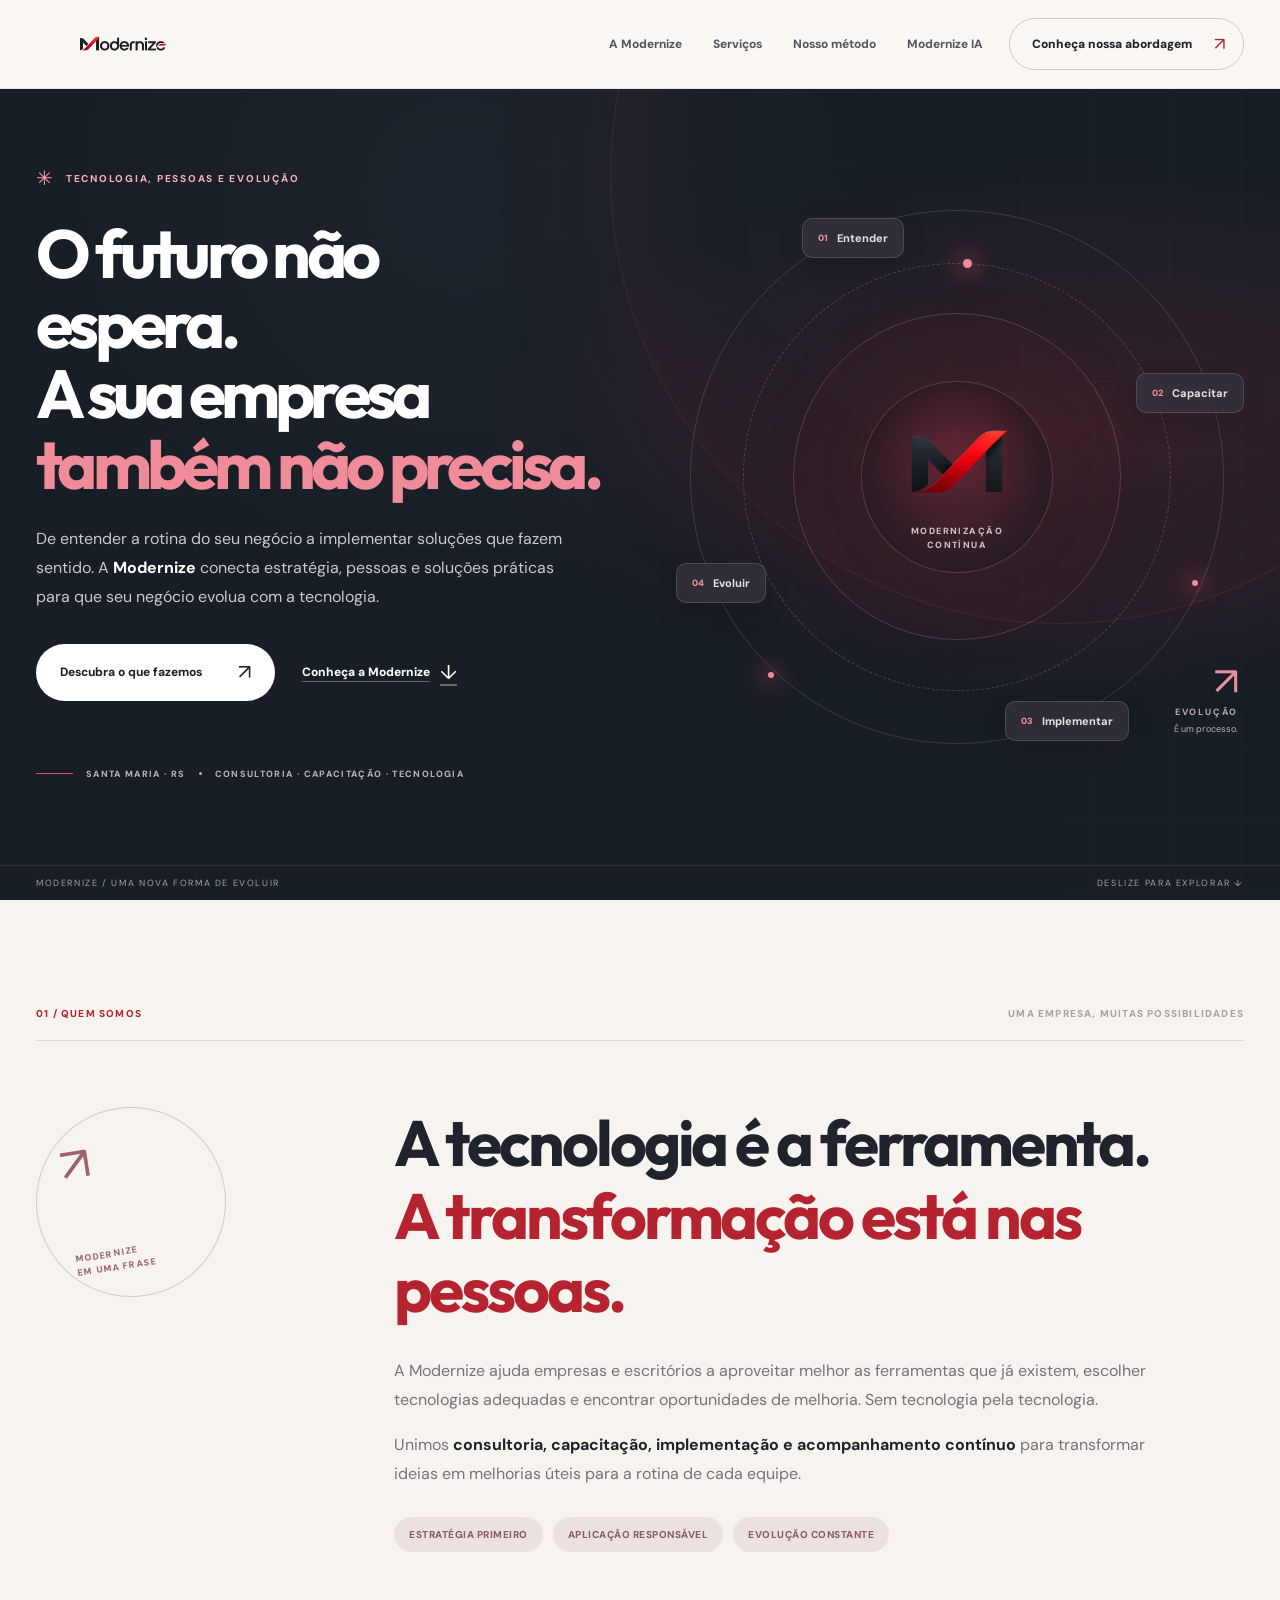
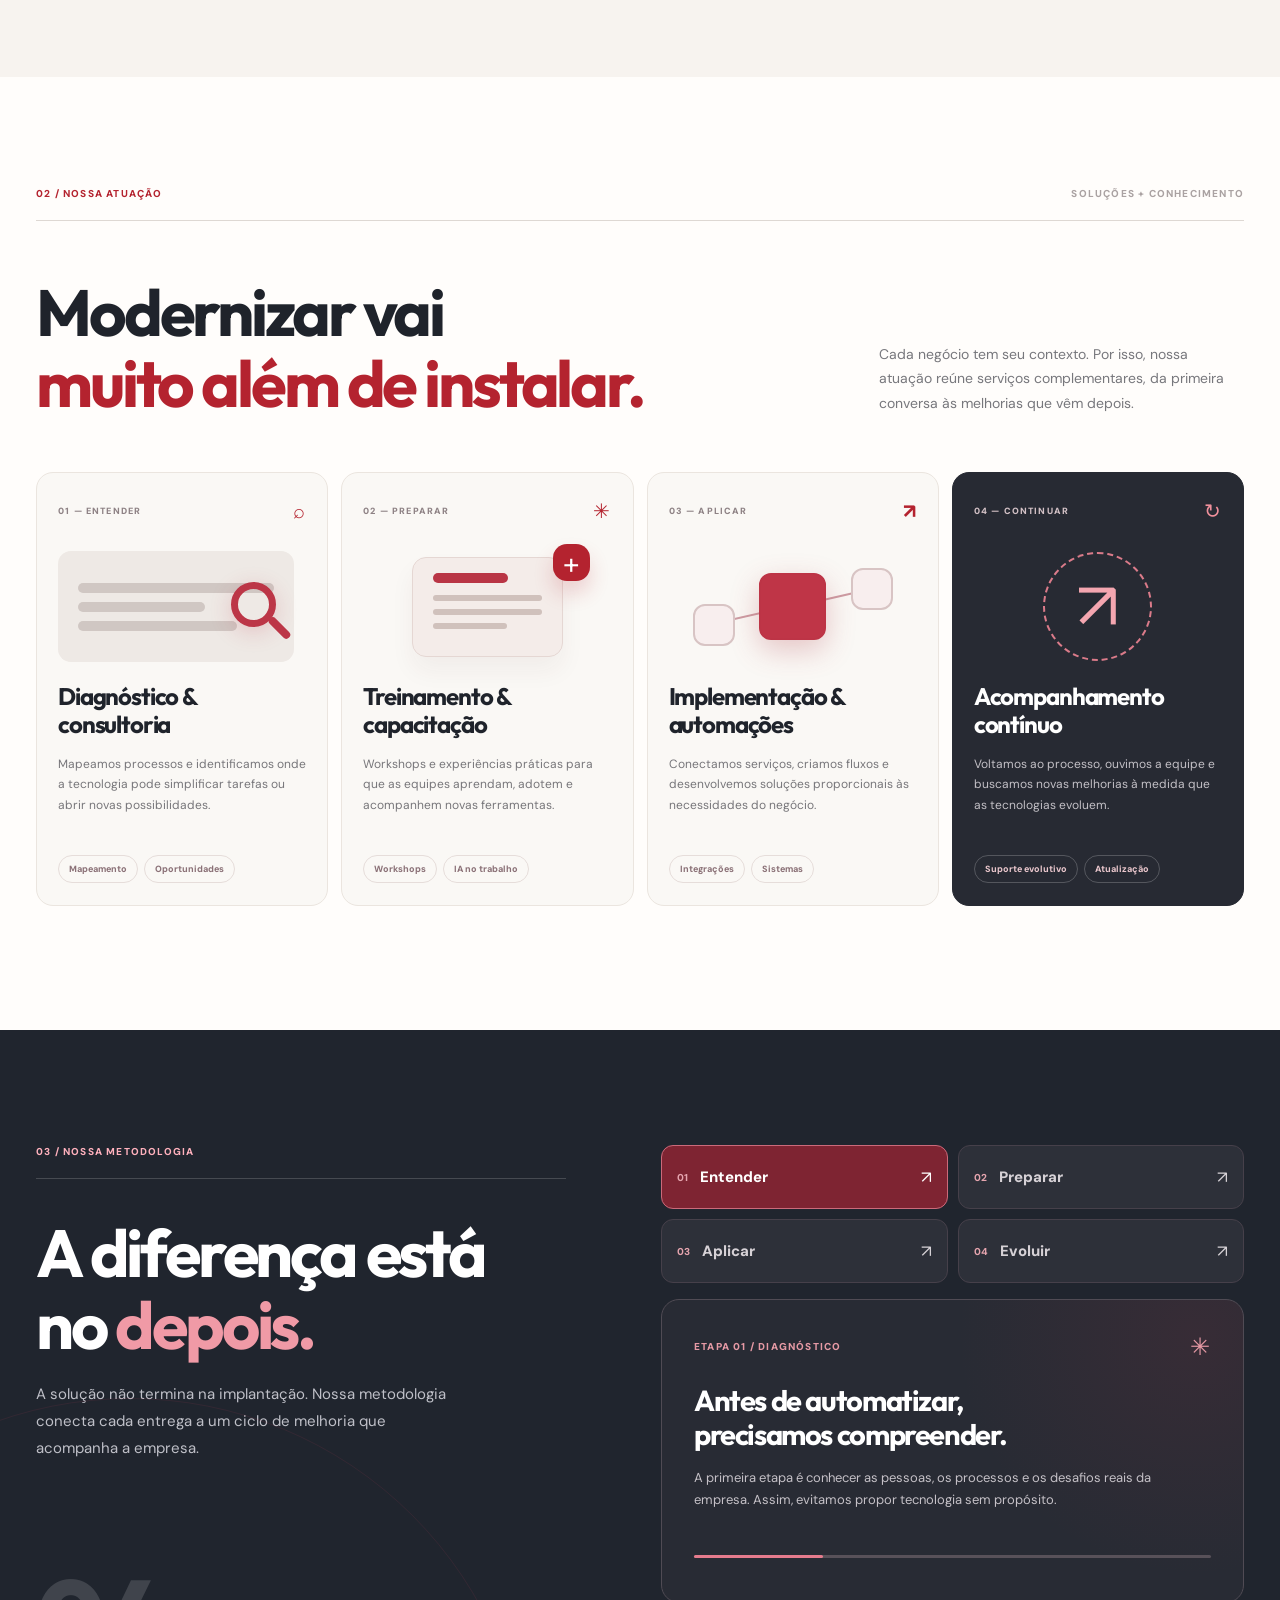
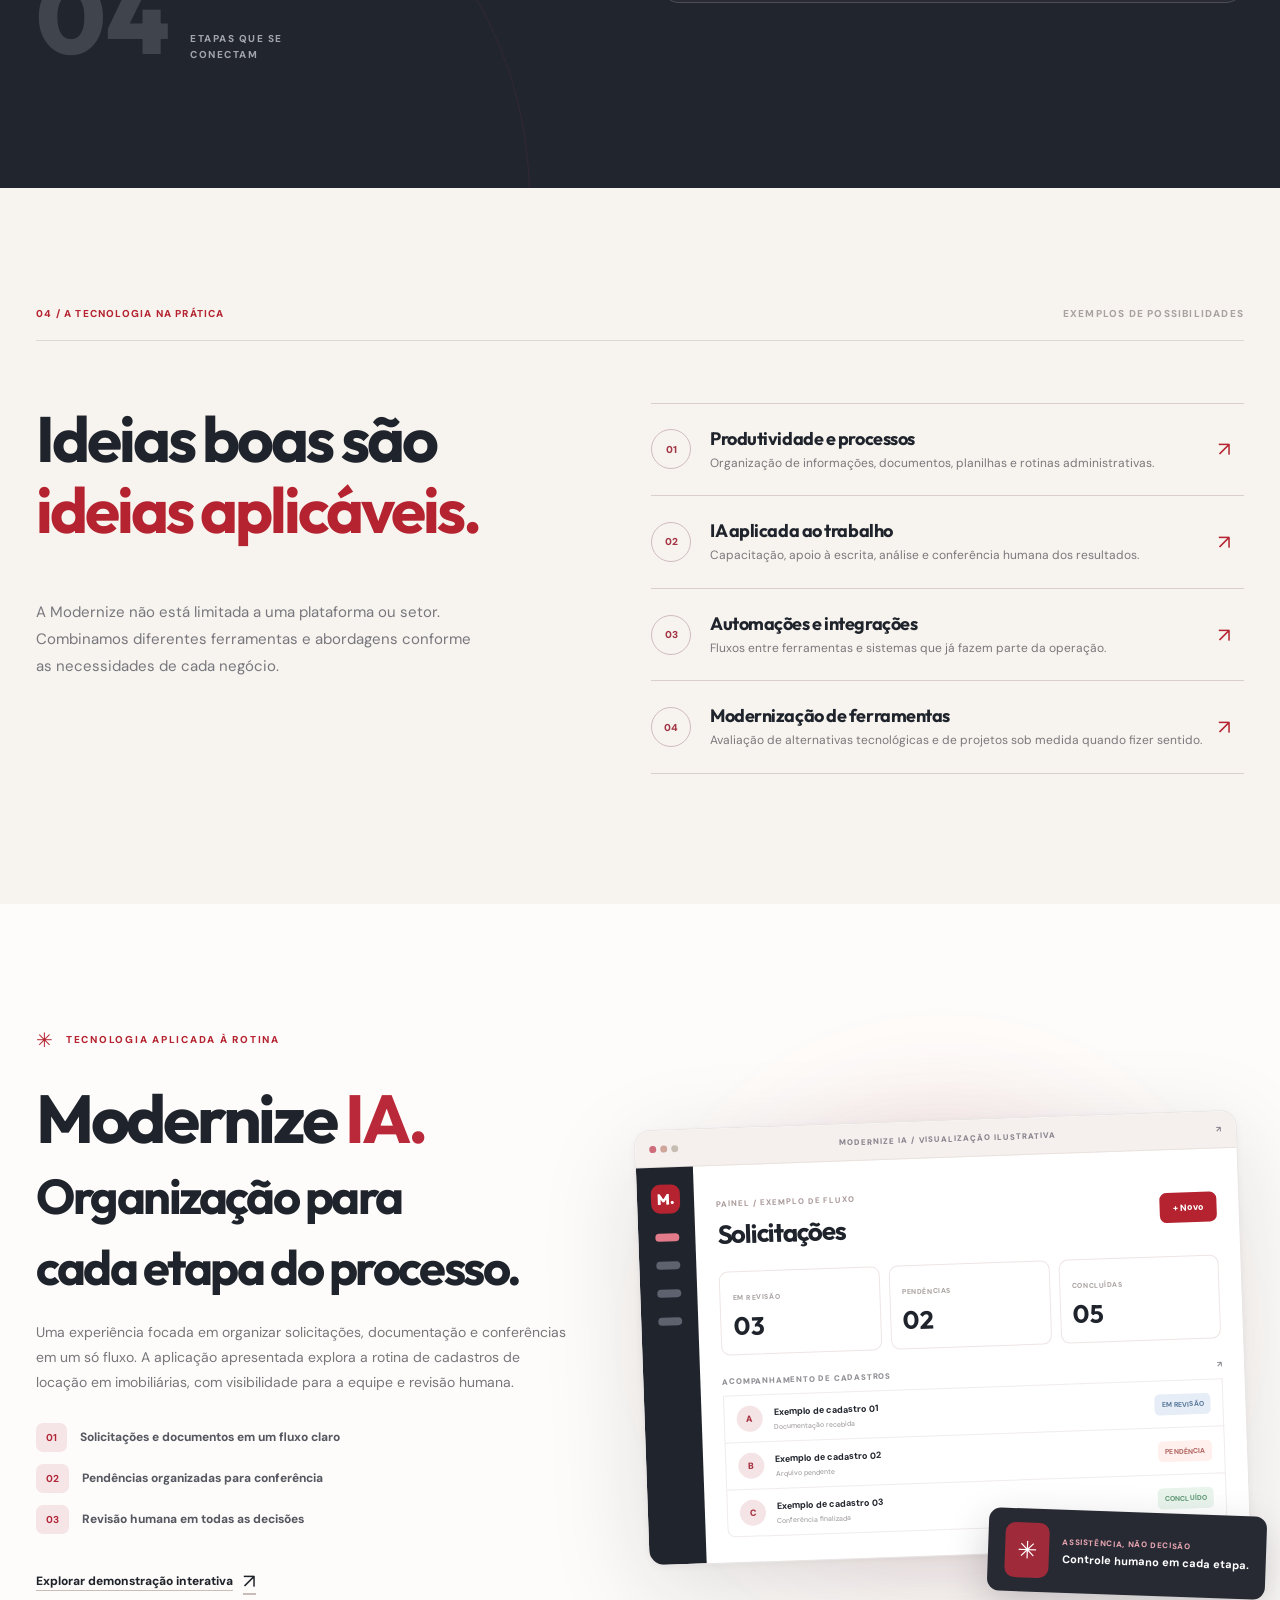
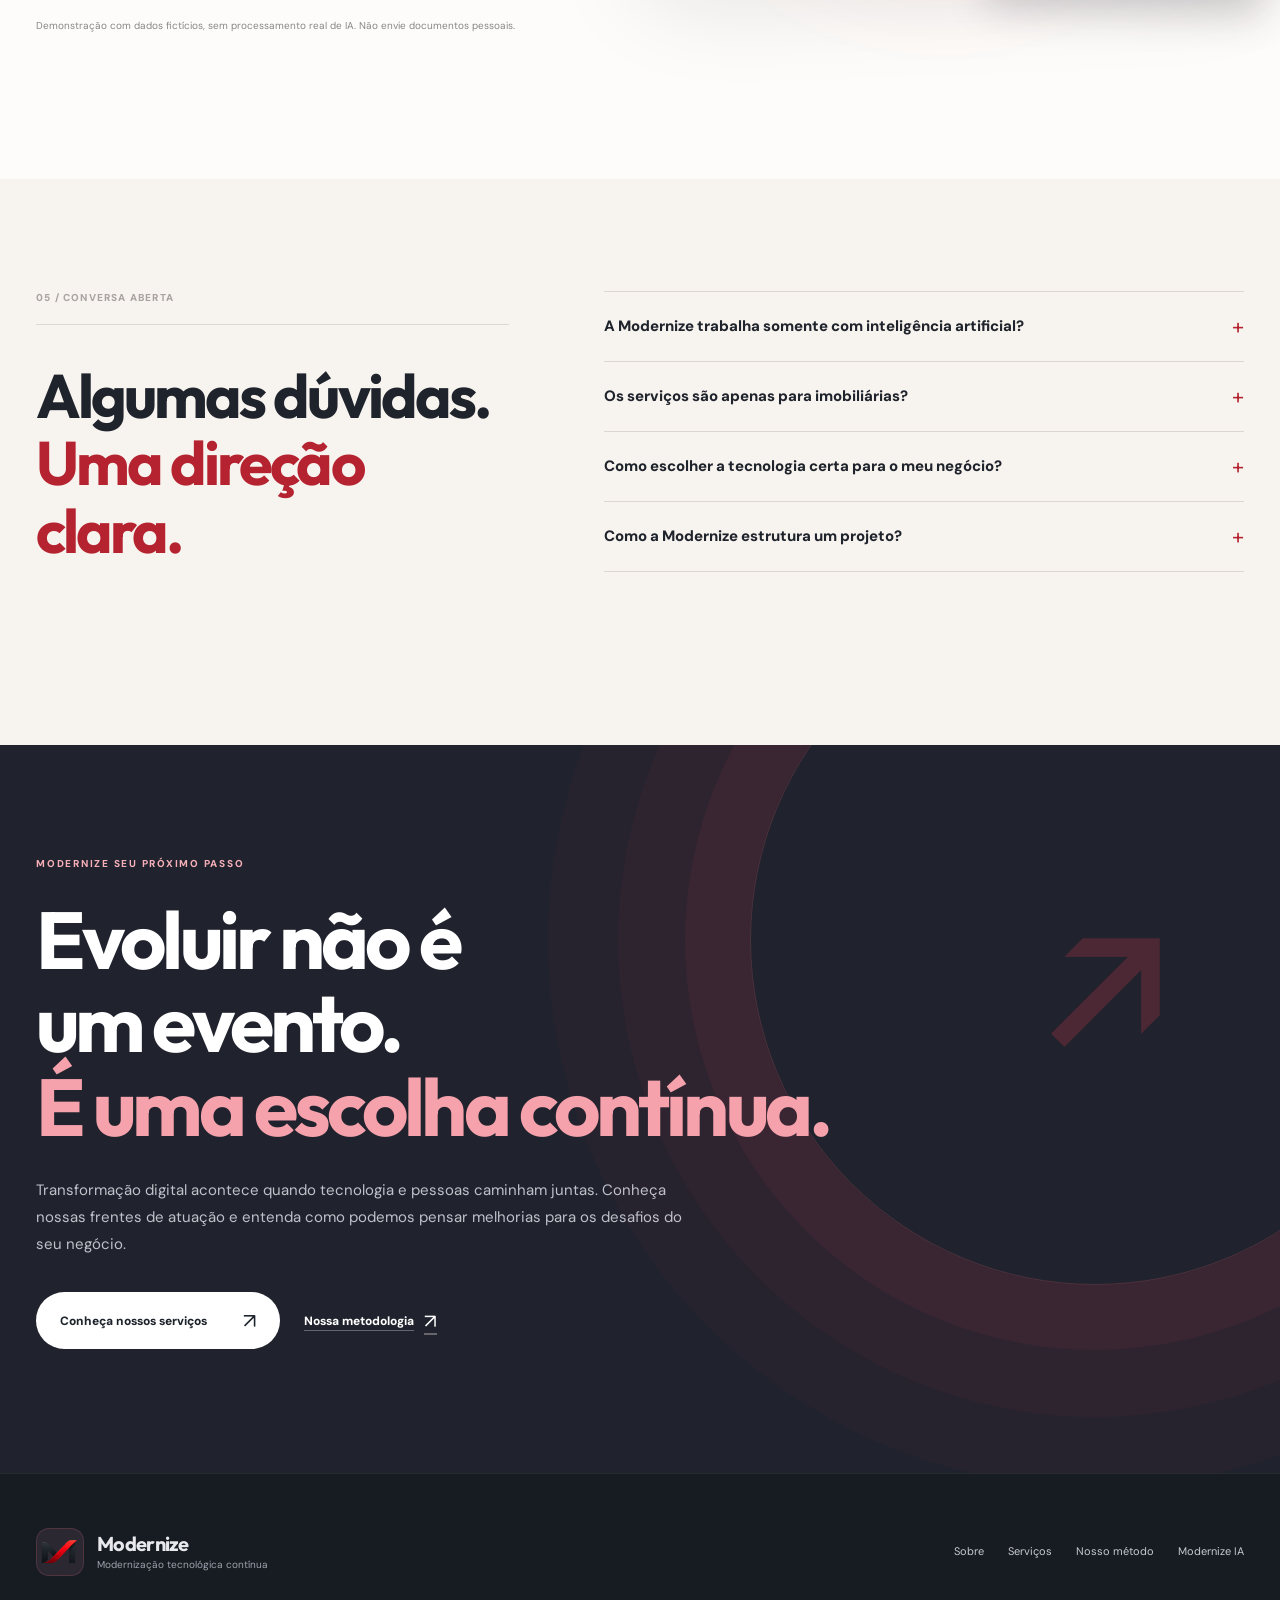
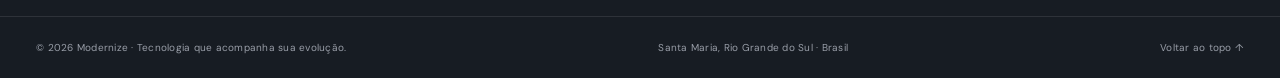
==== commit 8287c8c3: "feat(landing): tom comercial, sem links de apresentação e demo discreta" ====
--- a/index.html
+++ b/index.html
@@ -30,9 +30,9 @@
         <a href="#servicos">Serviços</a>
         <a href="#metodo">Nosso método</a>
         <a href="#modernize-ia">Modernize IA</a>
-        <a class="nav-mobile-cta" href="#proximo-passo">Conhecer o projeto <span aria-hidden="true">↗</span></a>
+        <a class="nav-mobile-cta" href="#proximo-passo">Conheça nossa abordagem <span aria-hidden="true">↗</span></a>
       </nav>
-      <a class="nav-cta" href="#proximo-passo">Vamos evoluir <span aria-hidden="true">↗</span></a>
+      <a class="nav-cta" href="#proximo-passo">Conheça nossa abordagem <span aria-hidden="true">↗</span></a>
       <button class="menu-toggle" id="menu-toggle" type="button" aria-expanded="false" aria-controls="primary-navigation" aria-label="Abrir menu">
         <span></span><span></span>
       </button>
@@ -47,12 +47,12 @@
         <div class="hero-copy">
           <div class="overline on-dark"><span class="tiny-star">✳</span> TECNOLOGIA, PESSOAS E EVOLUÇÃO</div>
           <h1 id="hero-title">O futuro não<br>espera.<br><span>A sua empresa</span><br><em>também não precisa.</em></h1>
-          <p>De entender a rotina do seu negócio a implementar soluções que fazem sentido. A <strong>Modernize</strong> propõe uma forma mais próxima, prática e contínua de evoluir com a tecnologia.</p>
+          <p>De entender a rotina do seu negócio a implementar soluções que fazem sentido. A <strong>Modernize</strong> conecta estratégia, pessoas e soluções práticas para que seu negócio evolua com a tecnologia.</p>
           <div class="hero-actions">
             <a class="button button-light" href="#servicos">Descubra o que fazemos <span aria-hidden="true">↗</span></a>
             <a class="text-link text-link-light" href="#sobre">Conheça a Modernize <span aria-hidden="true">↓</span></a>
           </div>
-          <div class="hero-bottom"><span class="hero-bottom-line" aria-hidden="true"></span><span>SANTA MARIA · RS</span><span class="dot-separator" aria-hidden="true"></span><span>PROJETO EM DESENVOLVIMENTO</span></div>
+          <div class="hero-bottom"><span class="hero-bottom-line" aria-hidden="true"></span><span>SANTA MARIA · RS</span><span class="dot-separator" aria-hidden="true"></span><span>CONSULTORIA · CAPACITAÇÃO · TECNOLOGIA</span></div>
         </div>
         <div class="hero-visual" aria-label="Diagrama ilustrativo: entender, capacitar, implementar e evoluir continuamente">
           <div class="orbit orbit-one" aria-hidden="true"></div>
@@ -82,7 +82,7 @@
           <div class="statement-stamp"><span class="stamp-arrow">↗</span><span>MODERNIZE<br>EM UMA FRASE</span></div>
           <div class="statement-copy reveal">
             <h2 id="statement-title">A tecnologia é a ferramenta.<br><em>A transformação está nas pessoas.</em></h2>
-            <p>A Modernize nasce com uma proposta simples: ajudar pequenas empresas e escritórios a aproveitar melhor as ferramentas que já existem e a descobrir novas oportunidades. Sem tecnologia pela tecnologia.</p>
+            <p>A Modernize ajuda empresas e escritórios a aproveitar melhor as ferramentas que já existem, escolher tecnologias adequadas e encontrar oportunidades de melhoria. Sem tecnologia pela tecnologia.</p>
             <p>Unimos <strong>consultoria, capacitação, implementação e acompanhamento contínuo</strong> para transformar ideias em melhorias úteis para a rotina de cada equipe.</p>
             <div class="statement-pills"><span>Estratégia primeiro</span><span>Aplicação responsável</span><span>Evolução constante</span></div>
           </div>
@@ -95,7 +95,7 @@
         <div class="section-meta"><span>02 / NOSSA ATUAÇÃO</span><span>SOLUÇÕES + CONHECIMENTO</span></div>
         <div class="section-title-row reveal">
           <h2 id="services-title">Modernizar vai<br><em>muito além de instalar.</em></h2>
-          <p>Cada negócio tem seu contexto. Por isso, pensamos em serviços que se complementam, da primeira conversa às melhorias que vêm depois.</p>
+          <p>Cada negócio tem seu contexto. Por isso, nossa atuação reúne serviços complementares, da primeira conversa às melhorias que vêm depois.</p>
         </div>
         <div class="services-grid">
           <article class="service-card reveal">
@@ -135,7 +135,7 @@
         <div class="process-intro reveal">
           <div class="section-meta meta-on-dark"><span>03 / NOSSA METODOLOGIA</span></div>
           <h2 id="process-title">A diferença está<br>no <em>depois.</em></h2>
-          <p>A solução não termina na implantação. Nosso modelo é pensado como um ciclo de melhoria que acompanha a empresa.</p>
+          <p>A solução não termina na implantação. Nossa metodologia conecta cada entrega a um ciclo de melhoria que acompanha a empresa.</p>
           <div class="method-index"><b>04</b><span>ETAPAS QUE SE<br>CONECTAM</span></div>
         </div>
         <div class="process-content reveal">
@@ -161,7 +161,7 @@
         <div class="applications-layout">
           <div class="applications-intro reveal">
             <h2 id="apps-title">Ideias boas são<br><em>ideias aplicáveis.</em></h2>
-            <p>A Modernize não está limitada a uma plataforma ou setor. Nossa proposta pode assumir formatos diferentes, conforme as necessidades encontradas.</p>
+            <p>A Modernize não está limitada a uma plataforma ou setor. Combinamos diferentes ferramentas e abordagens conforme as necessidades de cada negócio.</p>
           </div>
           <div class="application-list reveal">
             <div class="application-row"><span class="application-icon">01</span><div><h3>Produtividade e processos</h3><p>Organização de informações, documentos, planilhas e rotinas administrativas.</p></div><span aria-hidden="true">↗</span></div>
@@ -176,25 +176,25 @@
     <section class="product-section" id="modernize-ia" aria-labelledby="product-title">
       <div class="shell product-shell">
         <div class="product-copy reveal">
-          <div class="overline"><span class="red-star">✳</span> CONHEÇA NOSSA PRIMEIRA LINHA DE PRODUTO</div>
-          <h2 id="product-title">Modernize <em>IA.</em><br><span>Um primeiro passo<br>mais inteligente.</span></h2>
-          <p>Além dos serviços, estamos desenhando uma plataforma para tornar rotinas administrativas mais organizadas. O primeiro caso de uso foca em cadastros documentais de locação para imobiliárias.</p>
-          <div class="product-benefits"><span><b>01</b> Solicitação e envio organizado</span><span><b>02</b> Identificação de pendências com IA planejada</span><span><b>03</b> Conferência e decisão sempre humanas</span></div>
-          <div class="product-actions"><a class="button button-red" href="demo.html" target="_blank" rel="noopener noreferrer">Explorar demonstração <span aria-hidden="true">↗</span></a><a class="text-link" href="slides.html" target="_blank" rel="noopener noreferrer">Ver apresentação <span aria-hidden="true">↗</span></a></div>
-          <p class="product-caveat"><span aria-hidden="true">●</span> Protótipo acadêmico com dados fictícios. O processamento de IA e a autenticação reais ainda não estão disponíveis.</p>
+          <div class="overline"><span class="red-star">✳</span> TECNOLOGIA APLICADA À ROTINA</div>
+          <h2 id="product-title">Modernize <em>IA.</em><br><span>Organização para<br>cada etapa do processo.</span></h2>
+          <p>Uma experiência focada em organizar solicitações, documentação e conferências em um só fluxo. A aplicação apresentada explora a rotina de cadastros de locação em imobiliárias, com visibilidade para a equipe e revisão humana.</p>
+          <div class="product-benefits"><span><b>01</b> Solicitações e documentos em um fluxo claro</span><span><b>02</b> Pendências organizadas para conferência</span><span><b>03</b> Revisão humana em todas as decisões</span></div>
+          <div class="product-actions"><a class="text-link product-demo-link" href="demo.html" target="_blank" rel="noopener noreferrer">Explorar demonstração interativa <span aria-hidden="true">↗</span></a></div>
+          <p class="product-caveat">Demonstração com dados fictícios, sem processamento real de IA. Não envie documentos pessoais.</p>
         </div>
         <div class="product-art reveal" aria-label="Prévia ilustrativa de painel de controle de solicitações da Modernize IA">
           <div class="product-window">
-            <div class="window-bar"><div><i></i><i></i><i></i></div><span>MODERNIZE IA / CONCEITO</span><span>↗</span></div>
+            <div class="window-bar"><div><i></i><i></i><i></i></div><span>MODERNIZE IA / VISUALIZAÇÃO ILUSTRATIVA</span><span>↗</span></div>
             <div class="window-content">
               <div class="mock-side"><div class="mock-logo">M.</div><span class="mock-nav-active"></span><span></span><span></span><span></span></div>
               <div class="mock-main">
-                <div class="mock-header"><div><small>PAINEL / DEMONSTRAÇÃO</small><h3>Solicitações</h3></div><span class="mock-new">+ Novo</span></div>
+                <div class="mock-header"><div><small>PAINEL / EXEMPLO DE FLUXO</small><h3>Solicitações</h3></div><span class="mock-new">+ Novo</span></div>
                 <div class="mock-stats"><div><small>EM REVISÃO</small><strong>03</strong></div><div><small>PENDÊNCIAS</small><strong>02</strong></div><div><small>CONCLUÍDAS</small><strong>05</strong></div></div>
                 <div class="mock-table-title">ACOMPANHAMENTO DE CADASTROS <span>↗</span></div>
-                <div class="mock-table-row"><span class="mock-avatar">A</span><span>Cadastro fictício 01<small>Documentação recebida</small></span><b class="status-review">EM REVISÃO</b></div>
-                <div class="mock-table-row"><span class="mock-avatar">B</span><span>Cadastro fictício 02<small>Arquivo pendente</small></span><b class="status-pending">PENDÊNCIA</b></div>
-                <div class="mock-table-row"><span class="mock-avatar">C</span><span>Cadastro fictício 03<small>Conferência finalizada</small></span><b class="status-done">CONCLUÍDO</b></div>
+                <div class="mock-table-row"><span class="mock-avatar">A</span><span>Exemplo de cadastro 01<small>Documentação recebida</small></span><b class="status-review">EM REVISÃO</b></div>
+                <div class="mock-table-row"><span class="mock-avatar">B</span><span>Exemplo de cadastro 02<small>Arquivo pendente</small></span><b class="status-pending">PENDÊNCIA</b></div>
+                <div class="mock-table-row"><span class="mock-avatar">C</span><span>Exemplo de cadastro 03<small>Conferência finalizada</small></span><b class="status-done">CONCLUÍDO</b></div>
               </div>
             </div>
           </div>
@@ -211,9 +211,9 @@
         </div>
         <div class="faq-list reveal">
           <details><summary>A Modernize trabalha somente com inteligência artificial?<span aria-hidden="true">+</span></summary><p>Não. Inteligência artificial é uma das tecnologias que podemos aplicar. O foco da Modernize é entender processos e combinar capacitação, sistemas, integrações e melhorias adequadas a cada empresa.</p></details>
-          <details><summary>Os serviços são apenas para imobiliárias?<span aria-hidden="true">+</span></summary><p>Não. Nossa proposta é atender empresas e escritórios de diferentes setores. Imobiliárias são o primeiro segmento escolhido para desenvolver e validar uma oferta específica.</p></details>
-          <details><summary>A Modernize IA já é um produto comercial?<span aria-hidden="true">+</span></summary><p>Ainda não. Atualmente temos uma demonstração acadêmica funcional com dados sintéticos. Integrações reais, armazenamento seguro, autenticação e processamento de IA fazem parte das etapas posteriores.</p></details>
-          <details><summary>Como funcionaria uma parceria com a Modernize?<span aria-hidden="true">+</span></summary><p>O modelo proposto começa com diagnóstico, passa por capacitação e implementação, e inclui acompanhamento de resultados. Escopo, investimento e operação dependerão do contexto de cada projeto e ainda serão validados.</p></details>
+          <details><summary>Os serviços são apenas para imobiliárias?<span aria-hidden="true">+</span></summary><p>Não. Nossa atuação contempla empresas e escritórios de diferentes setores. O Modernize IA apresenta um exemplo de aplicação voltado à rotina imobiliária, mas as soluções de consultoria, capacitação e integração podem atender contextos variados.</p></details>
+          <details><summary>Como escolher a tecnologia certa para o meu negócio?<span aria-hidden="true">+</span></summary><p>O ponto de partida é compreender a rotina, as ferramentas já utilizadas e as tarefas que precisam melhorar. A partir disso, priorizamos soluções viáveis e o preparo da equipe para utilizá-las.</p></details>
+          <details><summary>Como a Modernize estrutura um projeto?<span aria-hidden="true">+</span></summary><p>Começamos entendendo as necessidades do negócio, definimos prioridades e combinamos capacitação, implementação e acompanhamento conforme o escopo de cada iniciativa. Cada solução deve fazer sentido para quem vai utilizá-la.</p></details>
         </div>
       </div>
     </section>
@@ -221,14 +221,14 @@
     <section class="end-section" id="proximo-passo" aria-labelledby="end-title">
       <div class="shell end-layout">
         <div class="end-decoration" aria-hidden="true">↗</div>
-        <div class="end-copy reveal"><div class="overline on-dark">VAMOS OLHAR PARA O QUE VEM PELA FRENTE?</div><h2 id="end-title">Evoluir não é<br>um evento.<br><em>É uma escolha contínua.</em></h2><p>Estamos estruturando a Modernize para aproximar tecnologia das necessidades reais das empresas. Conheça o projeto e acompanhe o desenvolvimento da nossa primeira solução.</p><div class="end-actions"><a class="button button-light" href="slides.html" target="_blank" rel="noopener noreferrer">Conhecer a apresentação <span aria-hidden="true">↗</span></a><a class="text-link text-link-light" href="demo.html" target="_blank" rel="noopener noreferrer">Explorar protótipo <span aria-hidden="true">↗</span></a></div></div>
+        <div class="end-copy reveal"><div class="overline on-dark">MODERNIZE SEU PRÓXIMO PASSO</div><h2 id="end-title">Evoluir não é<br>um evento.<br><em>É uma escolha contínua.</em></h2><p>Transformação digital acontece quando tecnologia e pessoas caminham juntas. Conheça nossas frentes de atuação e entenda como podemos pensar melhorias para os desafios do seu negócio.</p><div class="end-actions"><a class="button button-light" href="#servicos">Conheça nossos serviços <span aria-hidden="true">↗</span></a><a class="text-link text-link-light" href="#metodo">Nossa metodologia <span aria-hidden="true">↗</span></a></div></div>
       </div>
     </section>
   </main>
 
   <footer class="site-footer">
-    <div class="shell footer-content"><div class="footer-brand"><span class="footer-mark"><img src="landing/assets/brand/Glossy%20Red%20and%20Graphite%20M%20Logo.png" alt="" width="43" height="43"></span><div><strong>Modernize</strong><span>Modernização tecnológica contínua</span></div></div><div class="footer-links"><a href="#sobre">Sobre</a><a href="#servicos">Serviços</a><a href="#modernize-ia">Modernize IA</a><a href="https://github.com/EduardoLavall/modernize" target="_blank" rel="noopener noreferrer">Projeto no GitHub ↗</a></div></div>
-    <div class="shell footer-bottom"><span>© <span id="current-year">2026</span> Modernize · Projeto em desenvolvimento.</span><span>Santa Maria, Rio Grande do Sul · Brasil</span><a href="#topo">Voltar ao topo ↑</a></div>
+    <div class="shell footer-content"><div class="footer-brand"><span class="footer-mark"><img src="landing/assets/brand/Glossy%20Red%20and%20Graphite%20M%20Logo.png" alt="" width="43" height="43"></span><div><strong>Modernize</strong><span>Modernização tecnológica contínua</span></div></div><div class="footer-links"><a href="#sobre">Sobre</a><a href="#servicos">Serviços</a><a href="#metodo">Nosso método</a><a href="#modernize-ia">Modernize IA</a></div></div>
+    <div class="shell footer-bottom"><span>© <span id="current-year">2026</span> Modernize · Tecnologia que acompanha sua evolução.</span><span>Santa Maria, Rio Grande do Sul · Brasil</span><a href="#topo">Voltar ao topo ↑</a></div>
   </footer>
 </body>
 </html>
